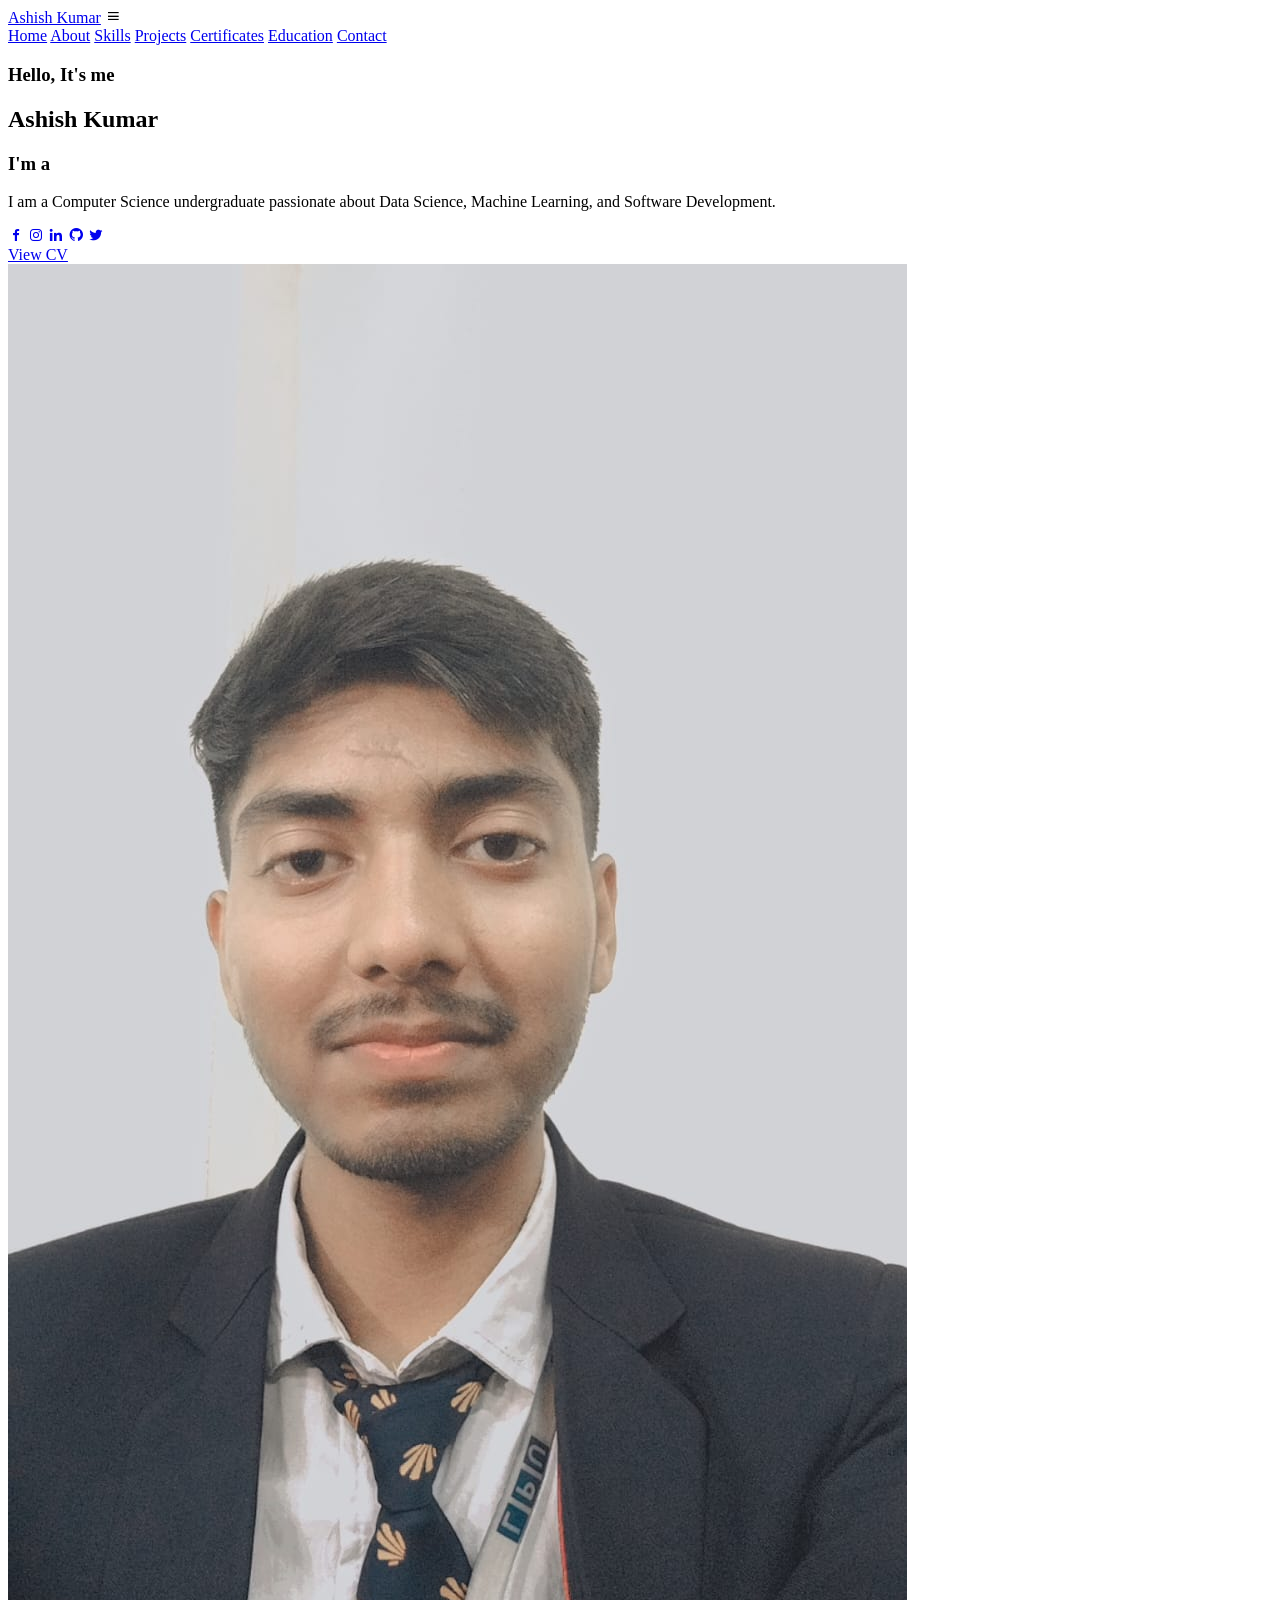
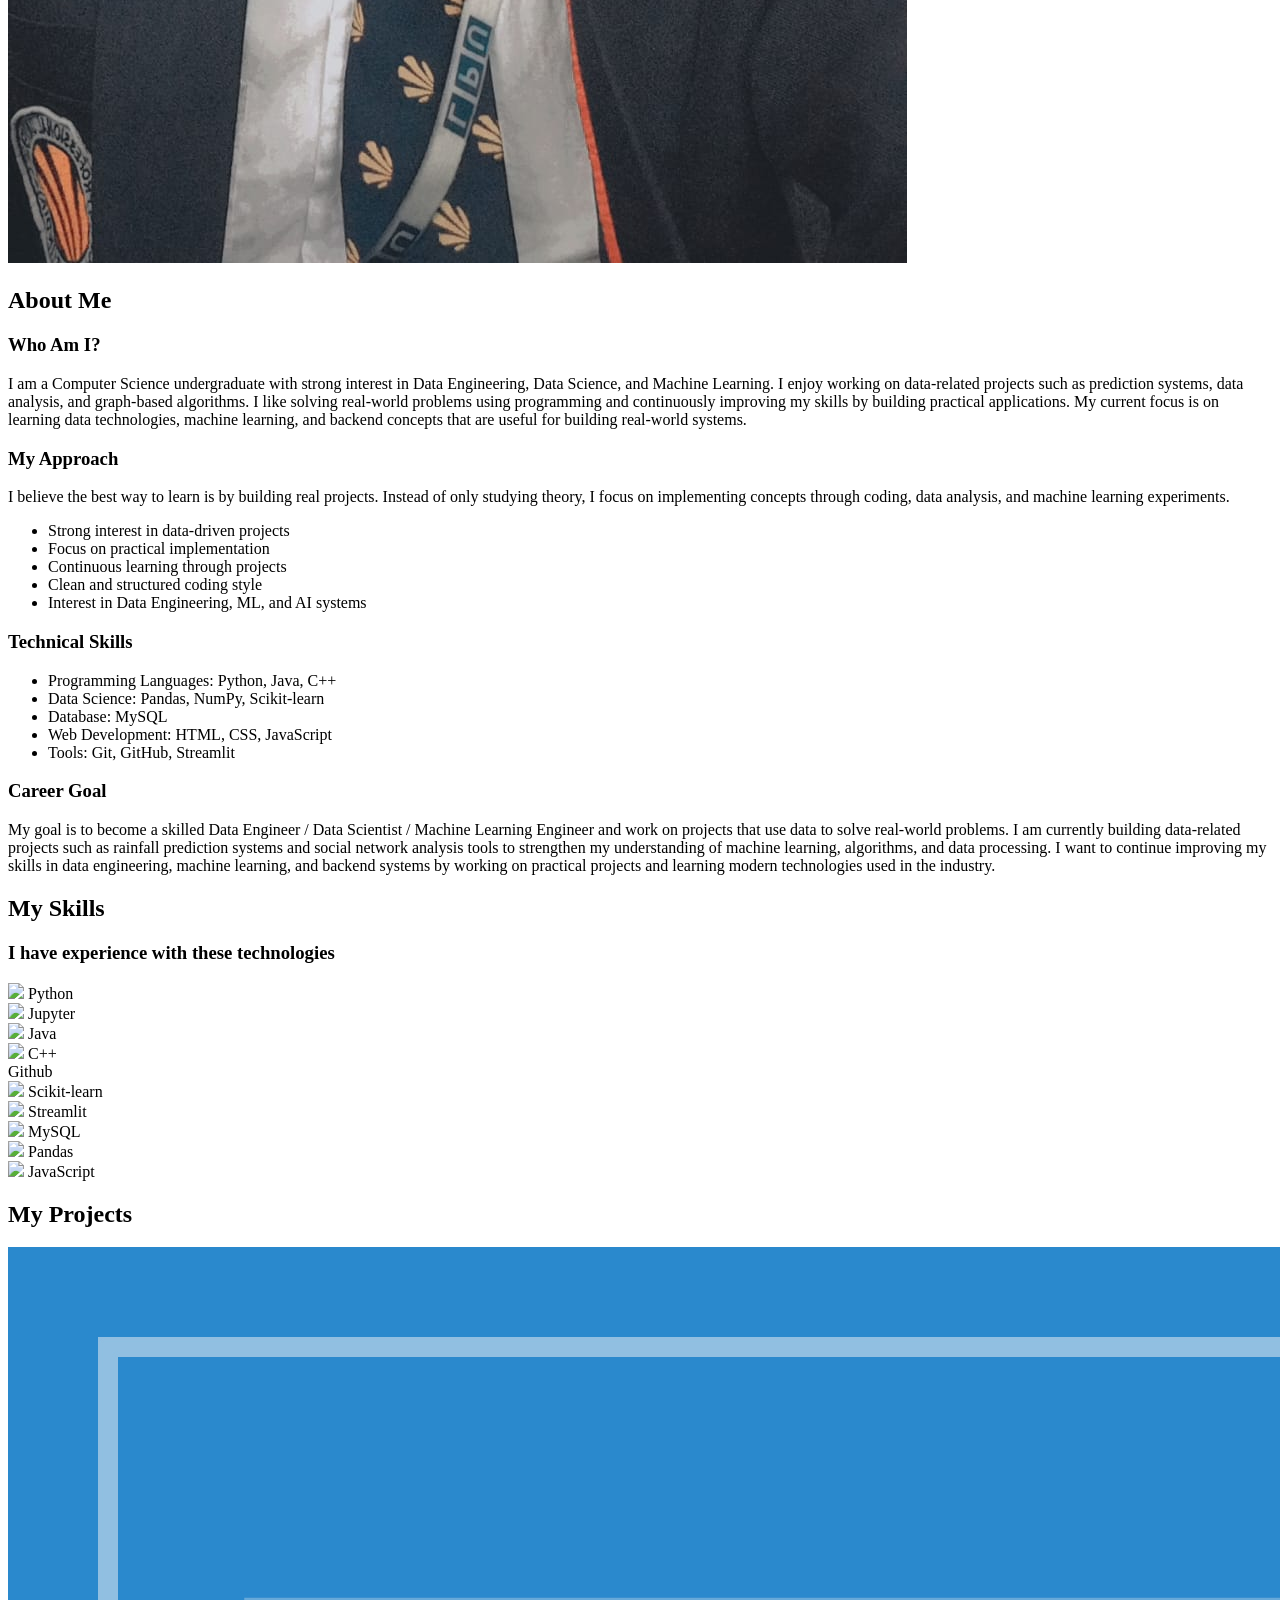
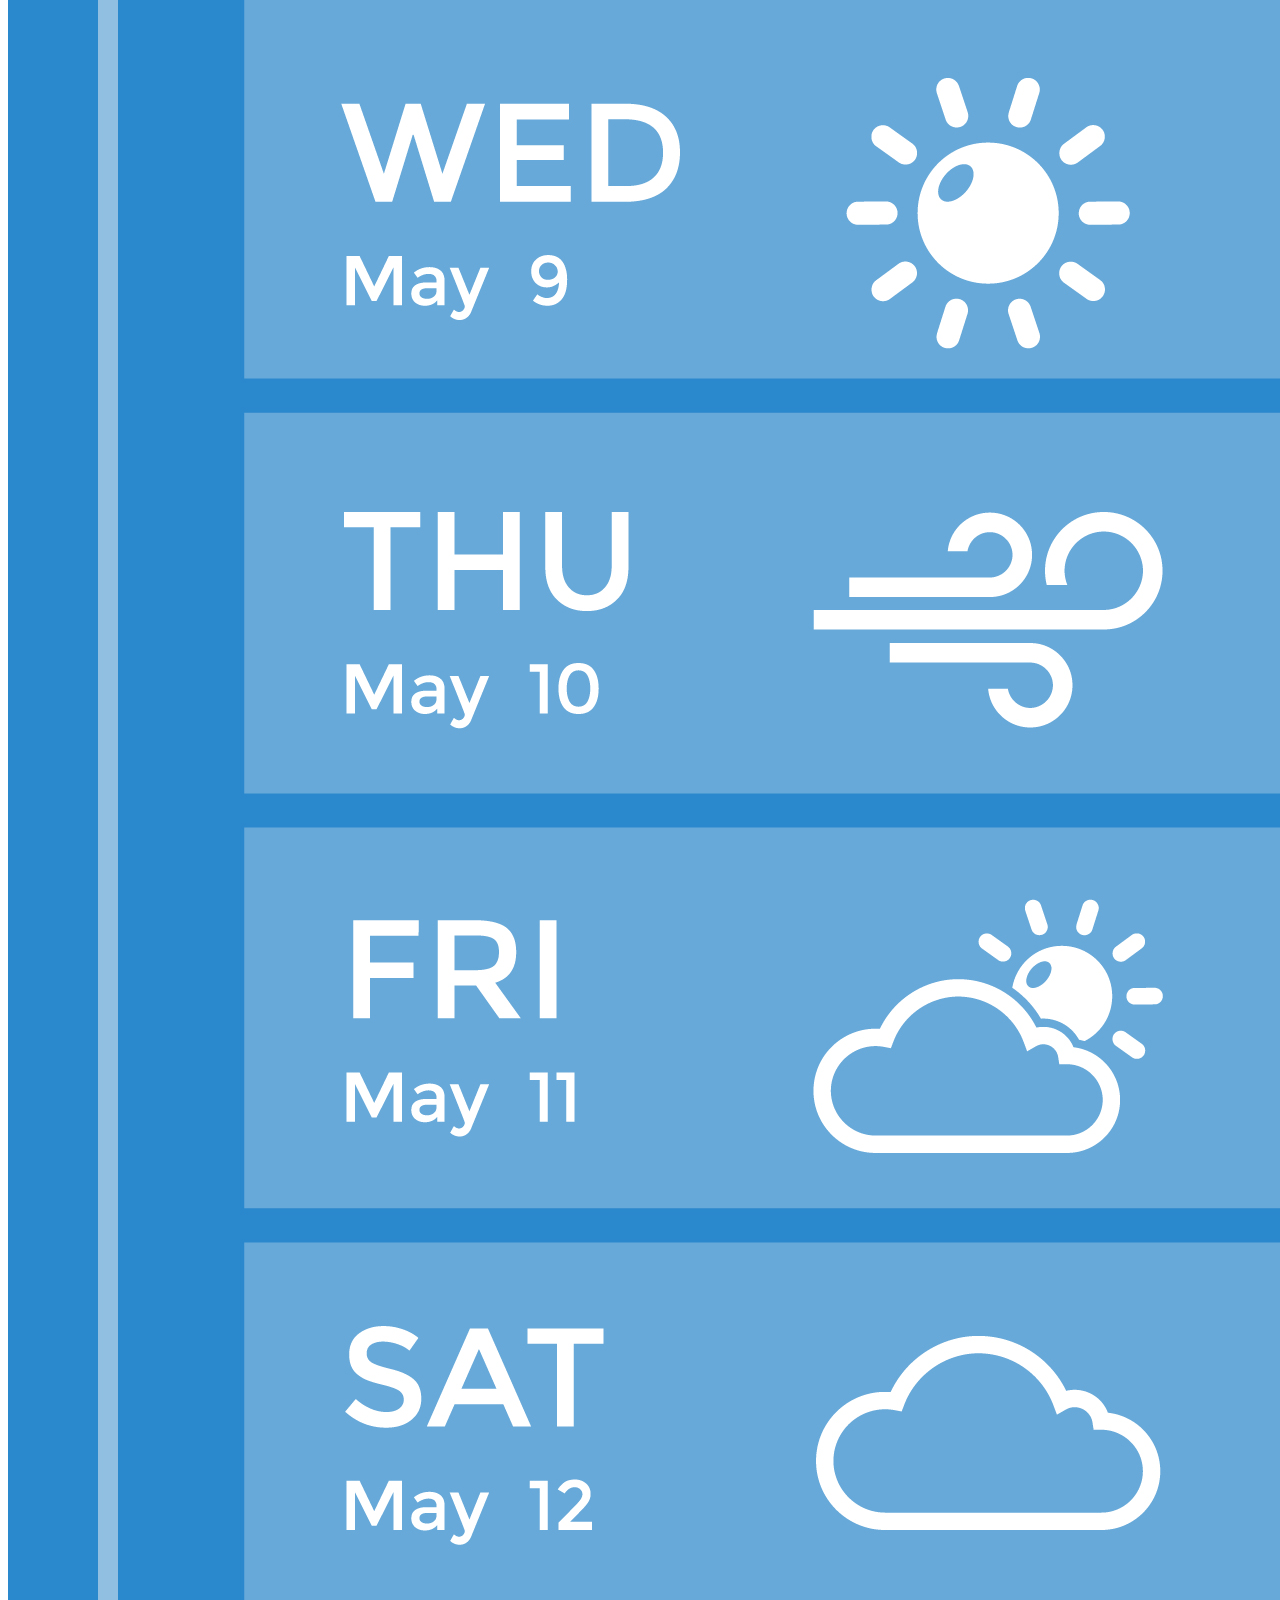
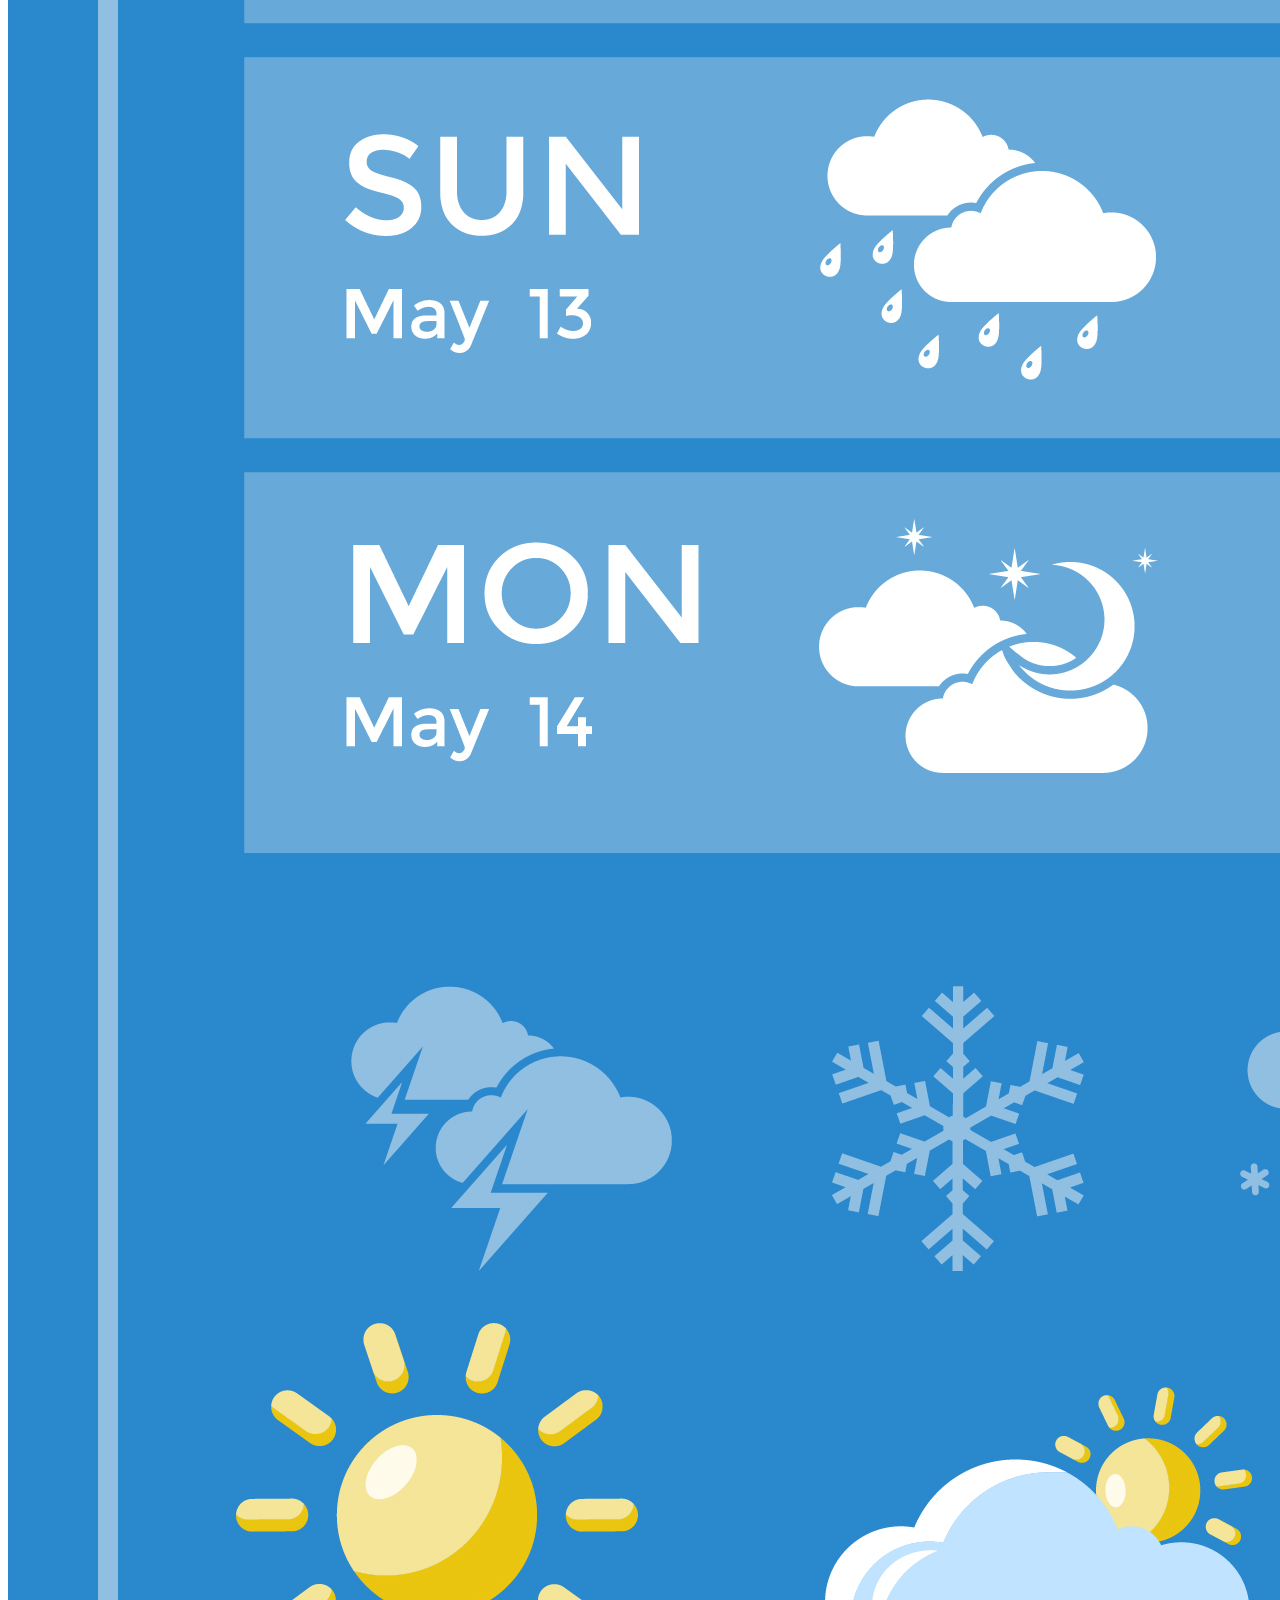
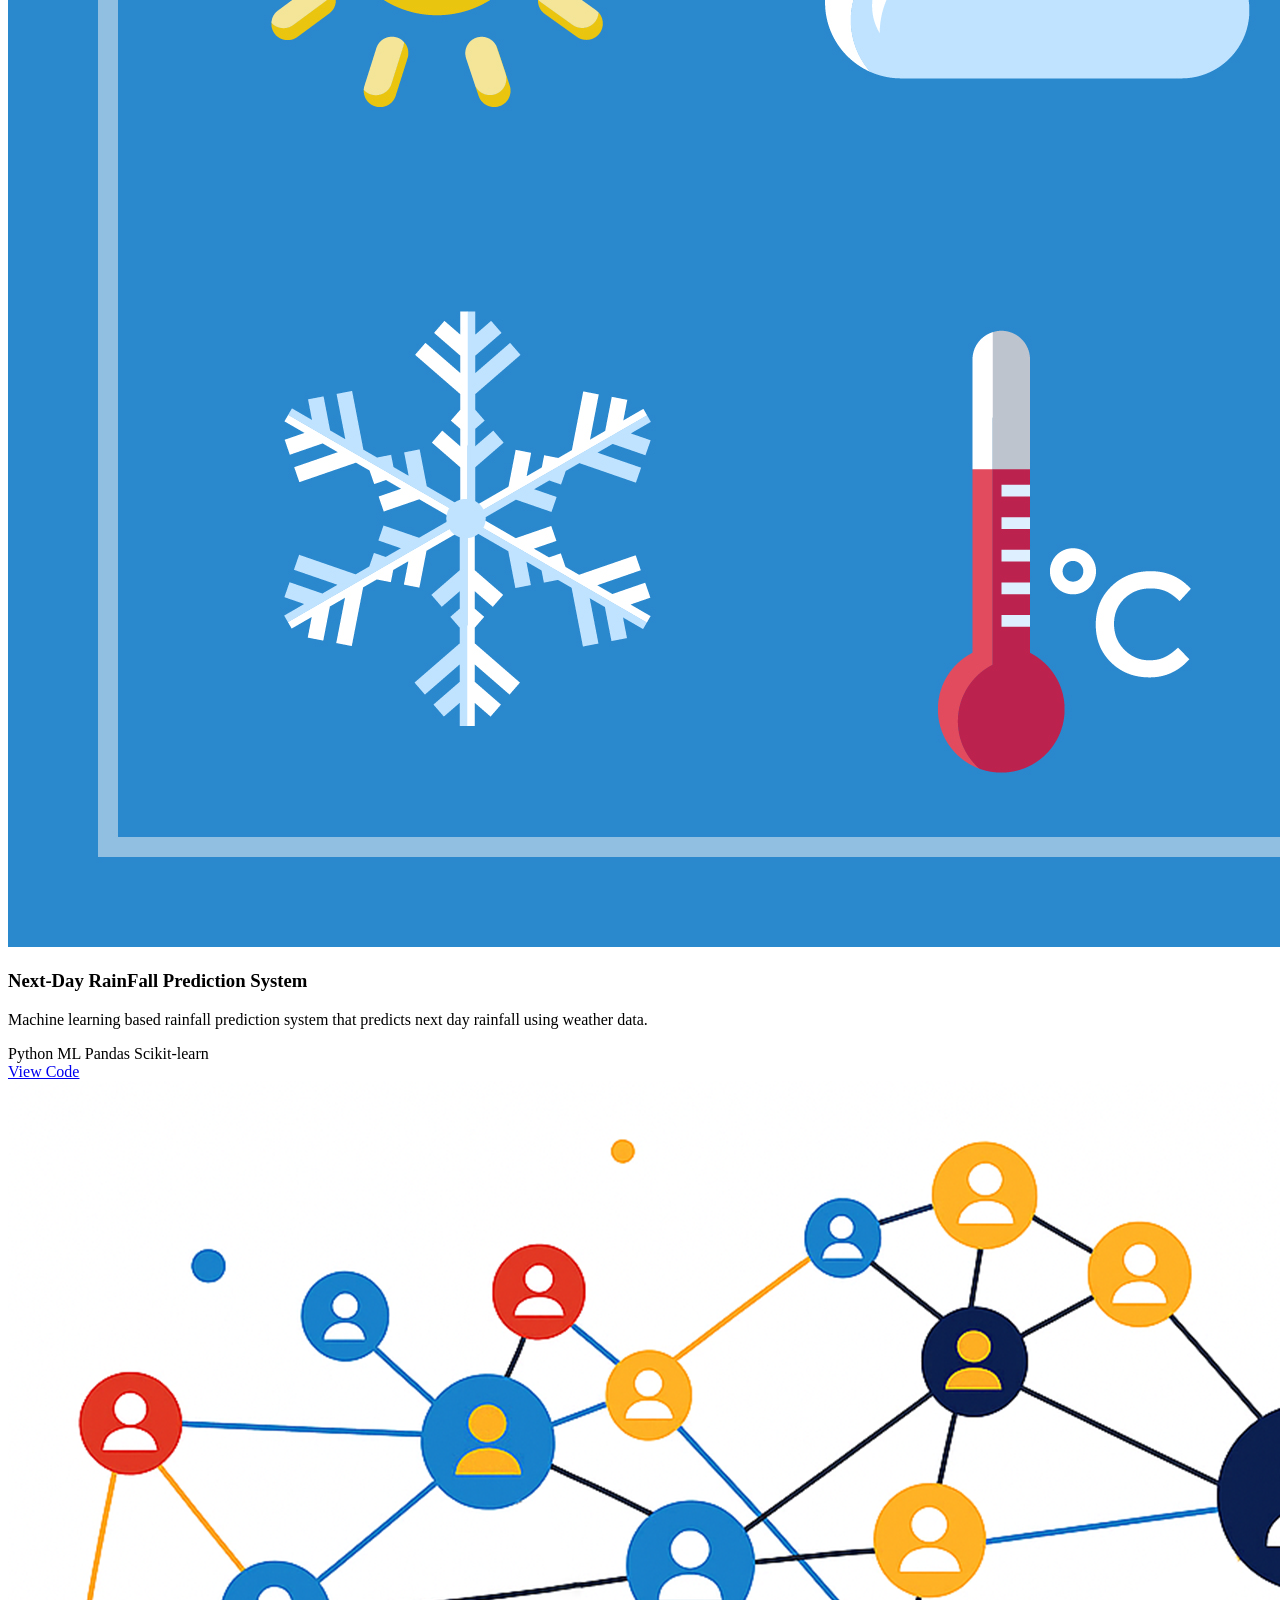
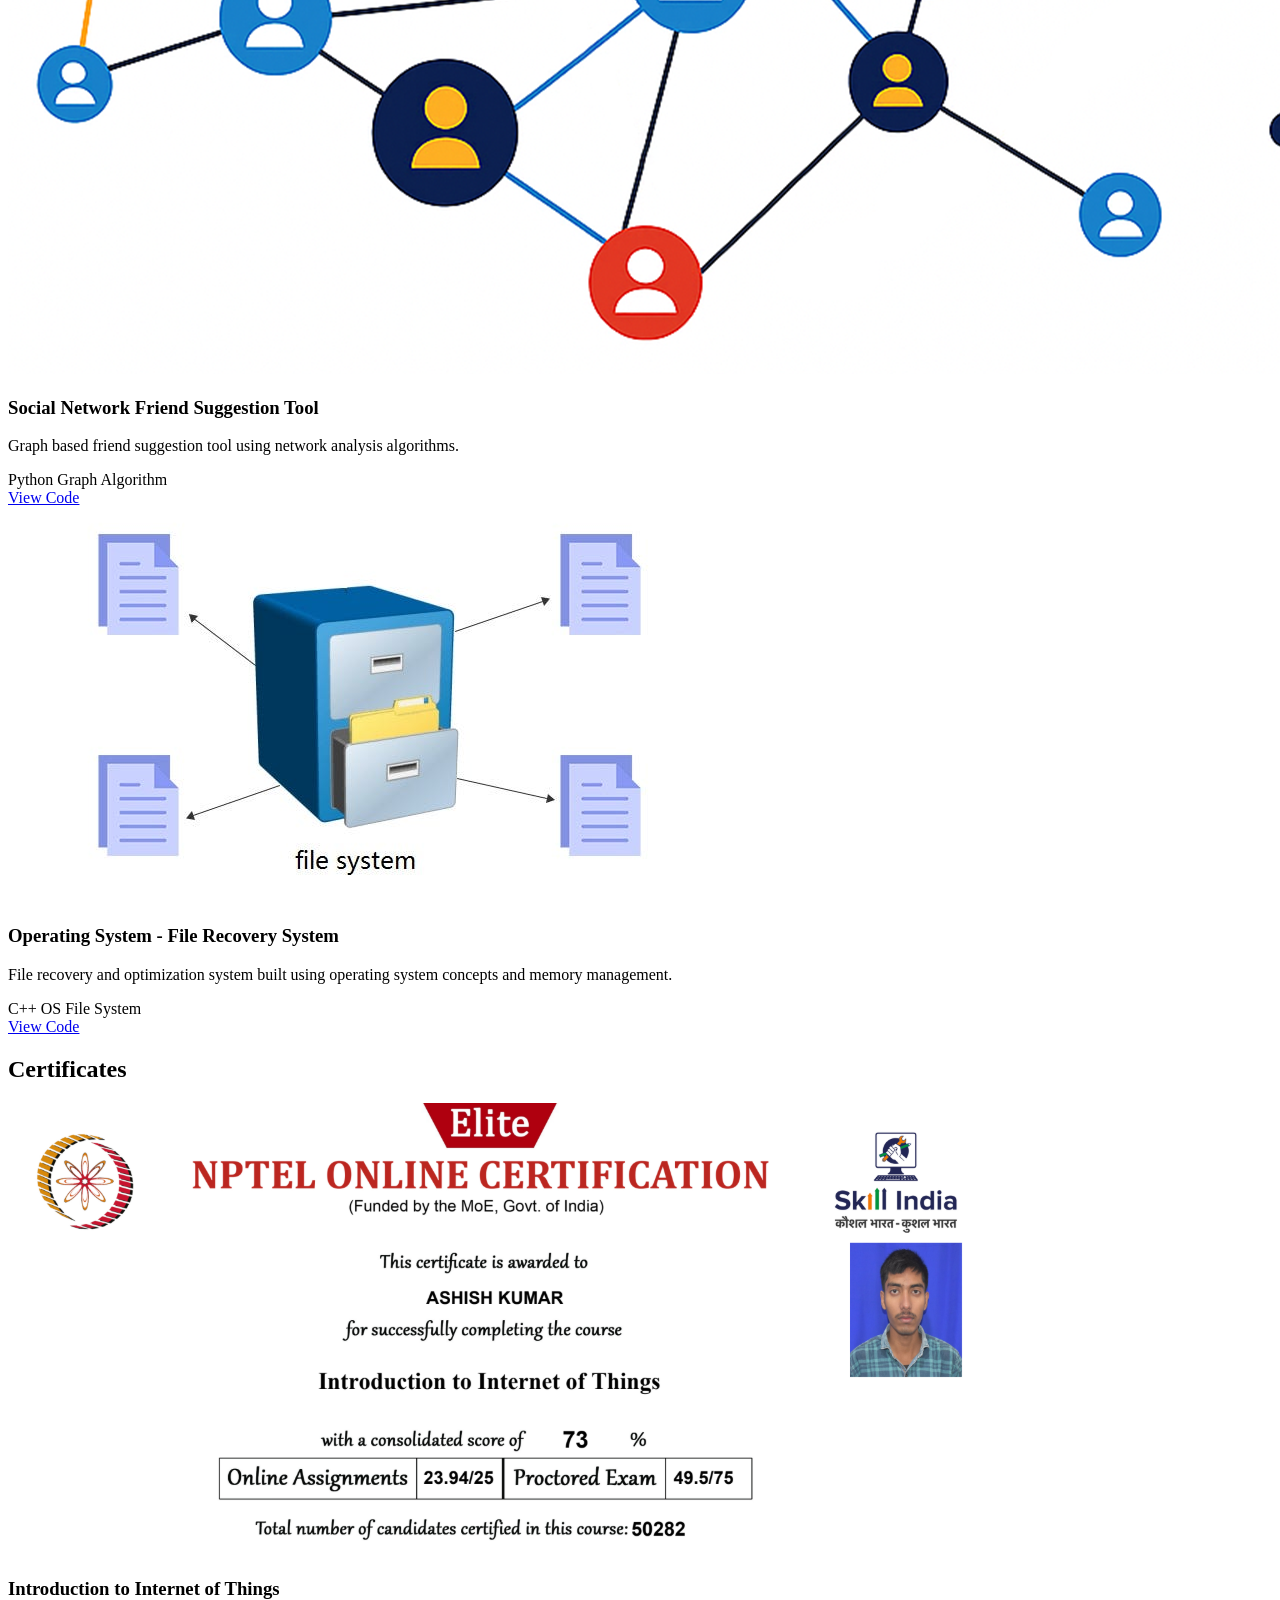
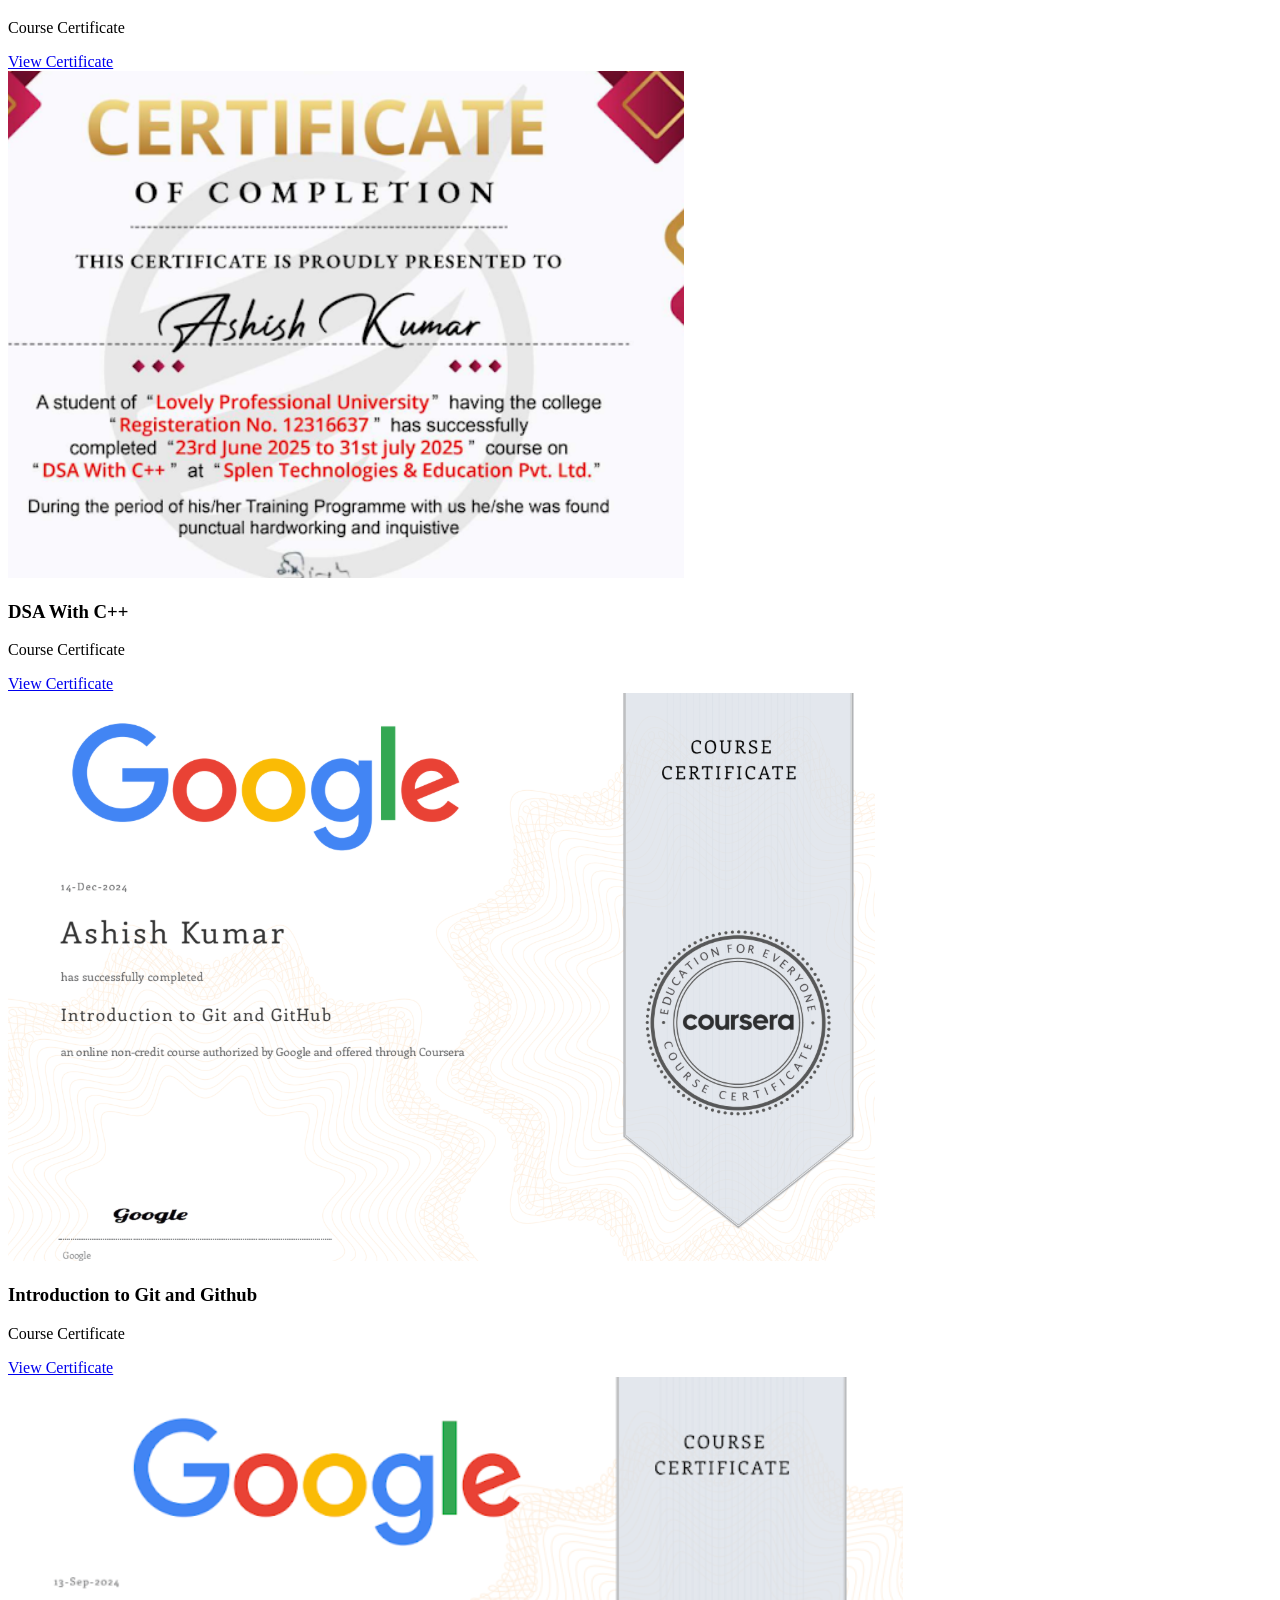
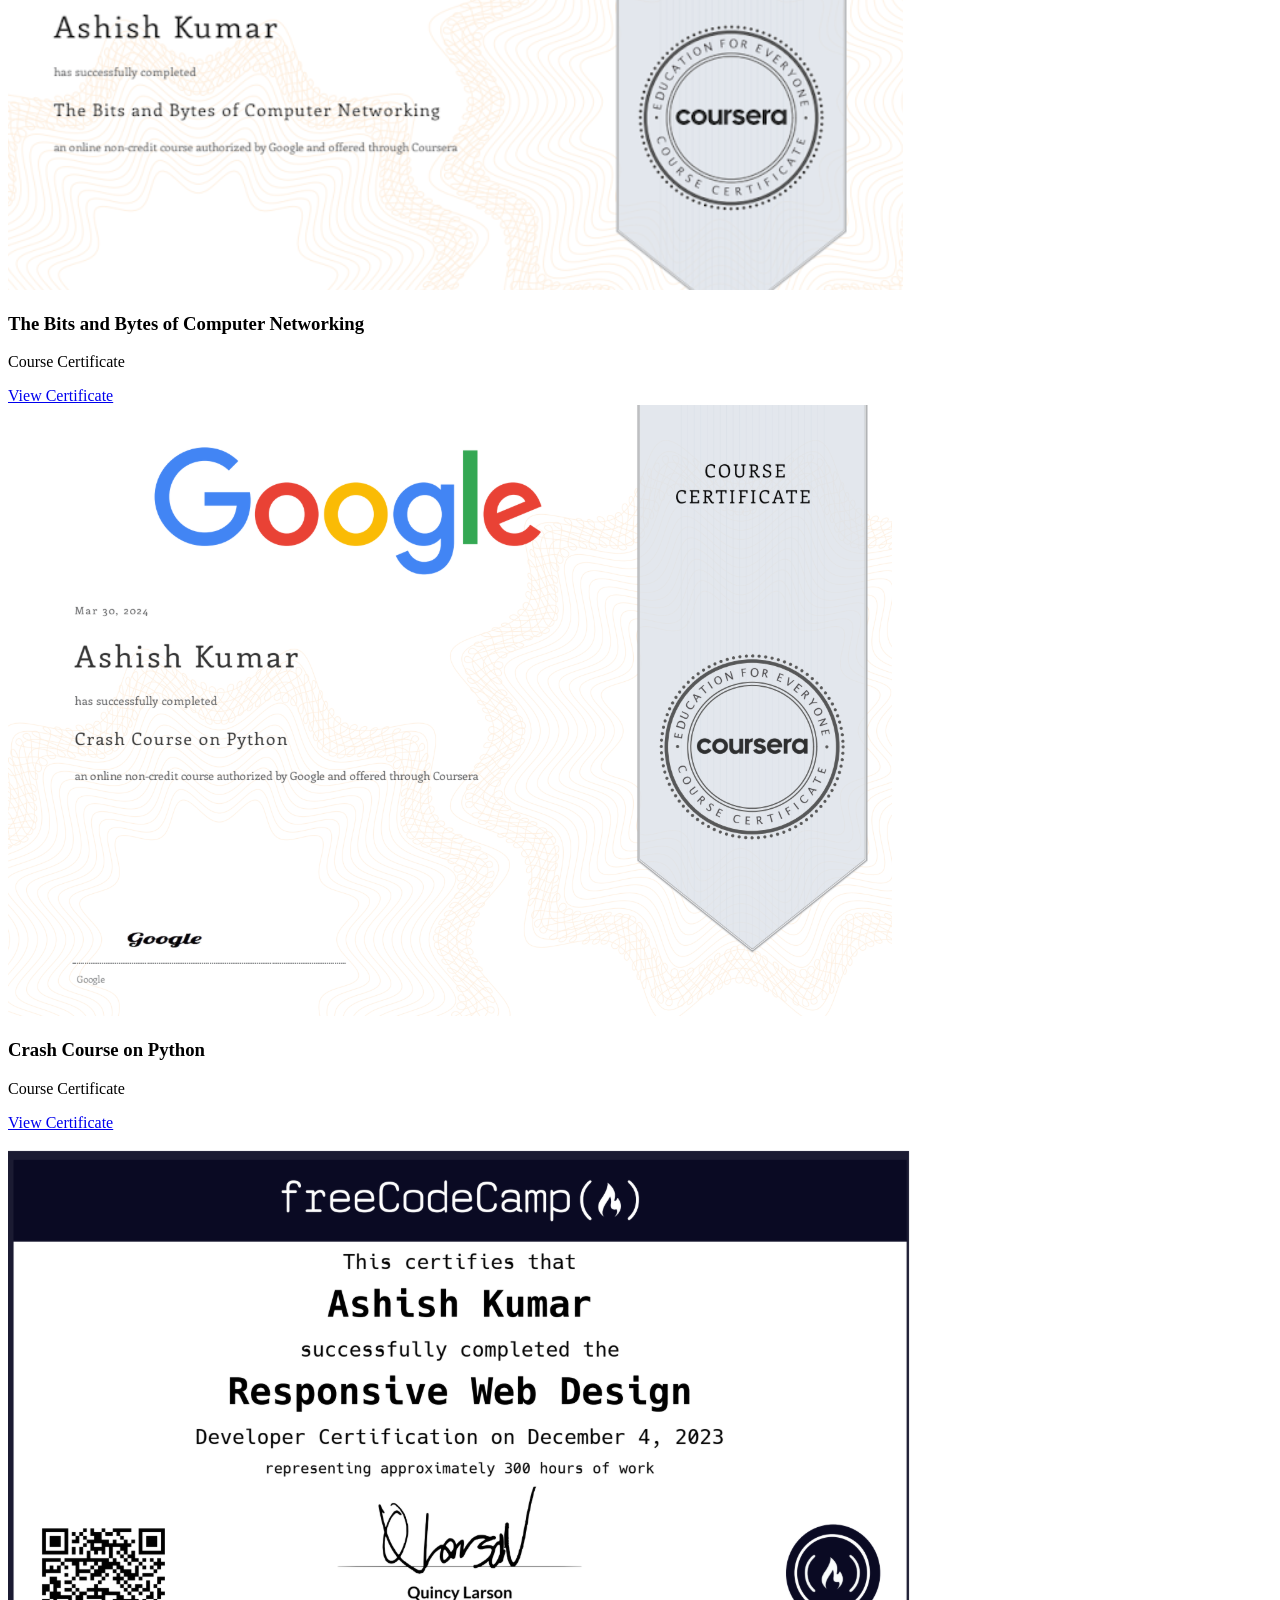
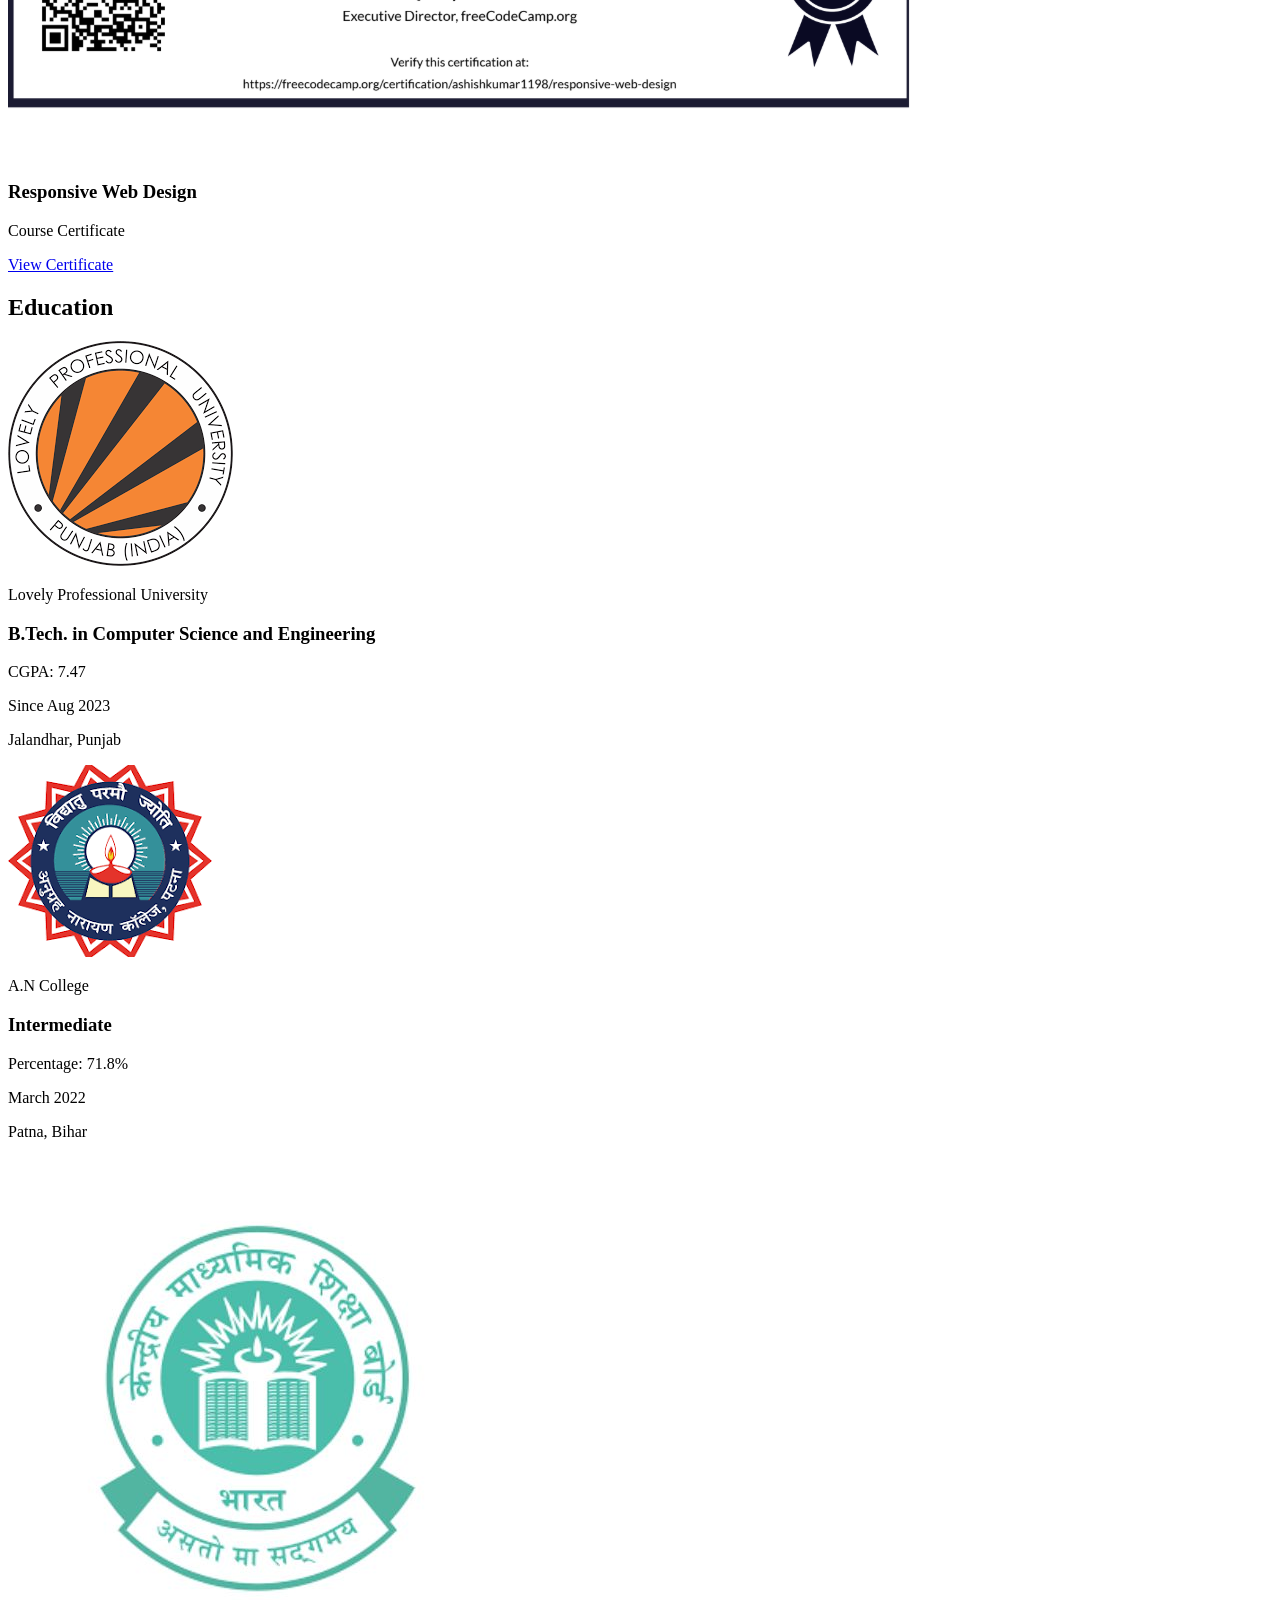
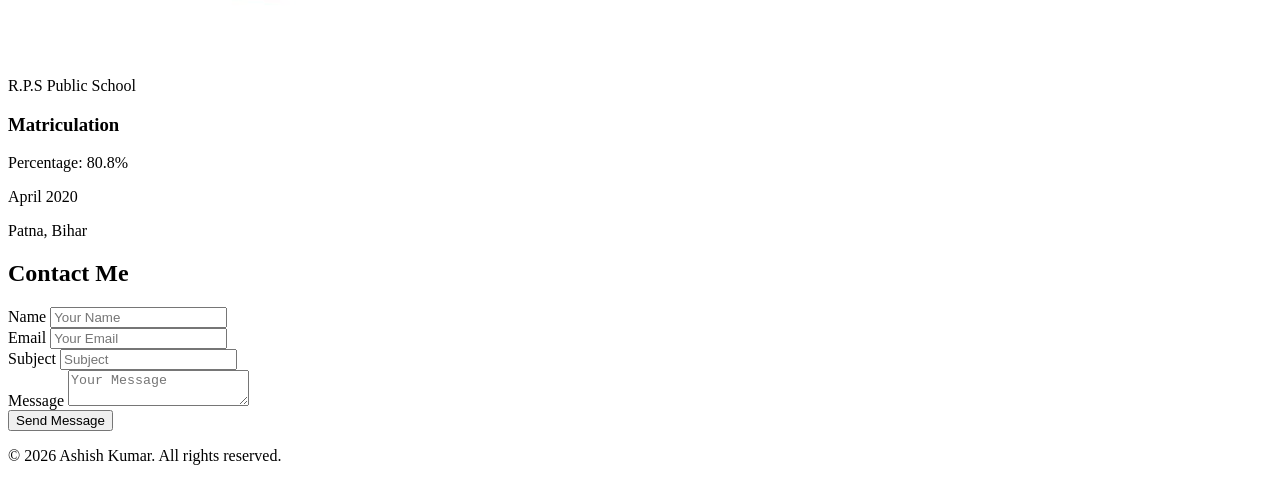
==== index.html @ db18f3e0 "Update and rename index3.html to index.html" ====
<!DOCTYPE html>
<html lang="en">

<head>
    <meta charset="UTF-8">
    <meta name="viewport" content="width=device-width, initial-scale=1.0">
    <title>Responsive Portfolio Website | Ashish Kumar</title>
    <link href='https://unpkg.com/boxicons@2.1.4/css/boxicons.min.css' rel='stylesheet'>
    <script src="https://unpkg.com/scrollreveal"></script>

    <link rel="stylesheet" type='text/css' href="https://cdn.jsdelivr.net/gh/devicons/devicon@latest/devicon.min.css" />
    <script src="https://cdn.jsdelivr.net/npm/typed.js@2.0.12"></script>
    <link rel="Stylesheet" href="CSS\styles.css">
</head>

<body>
    <header class="header">
        <a href="index3.html" class="logo">Ashish Kumar</a>
        <i class='bx bx-menu' id="menu-icon"></i>
        <nav class="navbar">
            <a href="#home" class="active">Home</a>
            <a href="#about">About</a>
            <a href="#skills">Skills</a>
            <a href="#projects">Projects</a>
            <a href="#certificates">Certificates</a>
            <a href="#education">Education</a>
            <a href="#contact">Contact</a>
        </nav>
    </header>

    <!-- home section  -->

    <section class="home" id="home">

        <div class="home-content">
            <h3><span>Hello</span>, It's me</h3>
            <h1><span>Ashish Kumar</span></h1>
            <h3>I'm a <span class="multiple-text"></span></h3>
            <p>I am a Computer Science undergraduate passionate about
                Data Science, Machine Learning, and Software Development.</p>
            <div class="social-media">
                <a href="https://www.facebook.com/profile.php?id=100021985234750"><i class='bx bxl-facebook'></i></a>
                <a href="https://www.instagram.com/silent_ashish.05/"><i class='bx bxl-instagram'></i></a>
                <a href="https://www.linkedin.com/in/ashish05kumar"><i class='bx bxl-linkedin'></i></a>
                <a href="https://github.com/Ashishkumar1198"><i class='bx bxl-github'></i></a>
                <a href="https://x.com/kumar_ashi63582"><i class='bx bxl-twitter'></i></a>
            </div>
            <a href="assets\cv\Ashish_Kumar_CV.pdf" target="_blank" class="btn">
                View CV
            </a>
        </div>
        <div class="home-img">
            <img src="WhatsApp Image 2026-03-18 at 7.06.21 PM.jpeg" alt="Portfolio Profile">

        </div>

    </section>

    <!-- about  section -->

    <section id="about" class="about">
        <div class="container">
            <h2 class="section-title">About Me</h2>
            <div class="about-content">
                <!-- TEXT -->
                <div class="about-text">


                    <div class="about-card">

                        <h3>Who Am I?</h3>

                        <p>
                            I am a Computer Science undergraduate with strong interest in
                            Data Engineering, Data Science, and Machine Learning.

                            I enjoy working on data-related projects such as prediction systems,
                            data analysis, and graph-based algorithms. I like solving real-world
                            problems using programming and continuously improving my skills by
                            building practical applications.

                            My current focus is on learning data technologies, machine learning,
                            and backend concepts that are useful for building real-world systems.
                        </p>

                    </div>



                    <div class="about-card">

                        <h3>My Approach</h3>

                        <p>
                            I believe the best way to learn is by building real projects.
                            Instead of only studying theory, I focus on implementing concepts
                            through coding, data analysis, and machine learning experiments.
                        </p>

                        <ul>
                            <li>Strong interest in data-driven projects</li>
                            <li>Focus on practical implementation</li>
                            <li>Continuous learning through projects</li>
                            <li>Clean and structured coding style</li>
                            <li>Interest in Data Engineering, ML, and AI systems</li>
                        </ul>

                    </div>



                    <div class="about-card">

                        <h3>Technical Skills</h3>

                        <ul>
                            <li>Programming Languages: Python, Java, C++</li>
                            <li>Data Science: Pandas, NumPy, Scikit-learn</li>
                            <li>Database: MySQL</li>
                            <li>Web Development: HTML, CSS, JavaScript</li>
                            <li>Tools: Git, GitHub, Streamlit</li>
                        </ul>

                    </div>



                    <div class="about-card">

                        <h3>Career Goal</h3>

                        <p>
                            My goal is to become a skilled Data Engineer / Data Scientist /
                            Machine Learning Engineer and work on projects that use data to
                            solve real-world problems.

                            I am currently building data-related projects such as rainfall
                            prediction systems and social network analysis tools to strengthen
                            my understanding of machine learning, algorithms, and data processing.

                            I want to continue improving my skills in data engineering,
                            machine learning, and backend systems by working on practical
                            projects and learning modern technologies used in the industry.
                        </p>

                    </div>


                </div>
            </div>
        </div>

    </section>


    <!-- skill section  -->

    <section id="skills" class="skills">

        <div class="container">

            <h2 class="section-title">My Skills</h2>
            <h3>I have experience with these technologies</h3>


            <div class="skills-grid">


                <div class="skill-item">
                    <img src="https://cdn.jsdelivr.net/gh/devicons/devicon@latest/icons/python/python-original-wordmark.svg"
                        class="skill-icon">
                    <span class="skill-name">Python</span>
                </div>


                <div class="skill-item">
                    <img src="https://cdn.jsdelivr.net/gh/devicons/devicon@latest/icons/jupyter/jupyter-original-wordmark.svg"
                        class="skill-icon">
                    <span class="skill-name">Jupyter</span>
                </div>


                <div class="skill-item">
                    <img src="https://cdn.jsdelivr.net/gh/devicons/devicon@latest/icons/java/java-original-wordmark.svg"
                        class="skill-icon">
                    <span class="skill-name">Java</span>
                </div>


                <div class="skill-item">
                    <img src="https://cdn.jsdelivr.net/gh/devicons/devicon@latest/icons/cplusplus/cplusplus-original.svg"
                        class="skill-icon">
                    <span class="skill-name">C++</span>
                </div>


                <div class="skill-item">
                    <i class="devicon-github-original-wordmark"></i>
                    <span class="skill-name">Github</span>
                </div>


                <div class="skill-item">
                    <img src="https://cdn.jsdelivr.net/gh/devicons/devicon@latest/icons/scikitlearn/scikitlearn-original.svg"
                        class="skill-icon">
                    <span class="skill-name">Scikit-learn</span>
                </div>


                <div class="skill-item">


                    <img src="https://cdn.jsdelivr.net/gh/devicons/devicon@latest/icons/streamlit/streamlit-plain-wordmark.svg"
                        class="skill-icon">


                    <span class="skill-name">Streamlit</span>
                </div>


                <div class="skill-item">
                    <img src="https://cdn.jsdelivr.net/gh/devicons/devicon@latest/icons/mysql/mysql-original-wordmark.svg"
                        class="skill-icon">
                    <span class="skill-name">MySQL</span>
                </div>


                <div class="skill-item">
                    <img src="https://cdn.jsdelivr.net/gh/devicons/devicon@latest/icons/pandas/pandas-original-wordmark.svg"
                        class="skill-icon">
                    <span class="skill-name">Pandas</span>
                </div>


                <div class="skill-item">
                    <img src="https://cdn.jsdelivr.net/gh/devicons/devicon@latest/icons/javascript/javascript-original.svg"
                        class="skill-icon">
                    <span class="skill-name">JavaScript</span>
                </div>


            </div>

        </div>

    </section>





    <!-- Projects Section -->

    <section id="projects" class="projects">

        <div class="container">

            <h2 class="section-title">My Projects</h2>

            <div class="projects-grid">


                <!-- Project 1 -->

                <div class="project-item">

                    <div class="project-image">
                        <img src="assets/projects/rainfall.jpg" alt="Rainfall Project">
                    </div>

                    <div class="project-content">

                        <h3>Next-Day RainFall Prediction System</h3>

                        <p>
                            Machine learning based rainfall prediction system
                            that predicts next day rainfall using weather data.
                        </p>

                        <div class="project-tech">

                            <span class="tech-tag">Python</span>
                            <span class="tech-tag">ML</span>
                            <span class="tech-tag">Pandas</span>
                            <span class="tech-tag">Scikit-learn</span>

                        </div>

                        <div class="project-links">

                            <a href="https://github.com/Ashishkumar1198/Next-Day_Rain_Prediction_Model" target="_blank"
                                class="project-link">

                                View Code

                            </a>

                        </div>

                    </div>

                </div>



                <!-- Project 2 -->

                <div class="project-item">

                    <div class="project-image">
                        <img src="assets/projects/so.png" alt="Social Network">
                    </div>

                    <div class="project-content">

                        <h3>Social Network Friend Suggestion Tool</h3>

                        <p>
                            Graph based friend suggestion tool using
                            network analysis algorithms.
                        </p>

                        <div class="project-tech">

                            <span class="tech-tag">Python</span>
                            <span class="tech-tag">Graph</span>
                            <span class="tech-tag">Algorithm</span>

                        </div>

                        <div class="project-links">

                            <a href="https://github.com/Ashishkumar1198/Social-networking" target="_blank"
                                class="project-link">

                                View Code

                            </a>

                        </div>

                    </div>

                </div>



                <!-- Project 3 -->

                <div class="project-item">

                    <div class="project-image">
                        <img src="assets/projects/file.png" alt="File Recovery">
                    </div>

                    <div class="project-content">

                        <h3>Operating System - File Recovery System</h3>

                        <p>
                            File recovery and optimization system built using
                            operating system concepts and memory management.
                        </p>

                        <div class="project-tech">

                            <span class="tech-tag">C++</span>
                            <span class="tech-tag">OS</span>
                            <span class="tech-tag">File System</span>

                        </div>

                        <div class="project-links">

                            <a href="https://github.com/Ashishkumar1198/File-recovery-system-and-optimization"
                                target="_blank" class="project-link">

                                View Code

                            </a>

                        </div>

                    </div>

                </div>



            </div>

        </div>

    </section>

    <!-- certificate section -->

    <section id="certificates" class="certificates">

        <div class="container">

            <h2 class="section-title">Certificates</h2>

            <div class="certificate-grid">


                <!-- Certificate 1 -->

                <div class="certificate-card">

                    <div class="certificate-image">
                        <img src="assets/certs/iot.png" alt="certificate">
                    </div>
                    <div class="certificate-content">
                        <h3>Introduction to Internet of Things</h3>

                        <p>Course Certificate</p>

                        <a href="https://drive.google.com/file/d/11TbbeWEvbHYk8fWu7cZqJt-T_3MXa-Z2/view?usp=sharing"
                            target="_blank" class="certificate-link">

                            View Certificate

                        </a>
                    </div>
                </div>



                <!-- Certificate 2 -->

                <div class="certificate-card">

                    <div class="certificate-image">
                        <img src="assets/certs/dsa.png" alt="certificate">
                    </div>
                    <div class="certificate-content">
                        <h3>DSA With C++</h3>

                        <p>Course Certificate</p>

                        <a href="https://drive.google.com/file/d/1qbyqHAIEuo_UJmgX6s8bdWy6So2mslNJ/view?usp=sharing"
                            target="_blank" class="certificate-link">

                            View Certificate

                        </a>
                    </div>
                </div>



                <!-- Certificate 3 -->

                <div class="certificate-card">

                    <div class="certificate-image">
                        <img src="assets/certs/git.png" alt="certificate">
                    </div>
                    <div class="certificate-content">
                        <h3>Introduction to Git and Github</h3>

                        <p>Course Certificate</p>

                        <a href="https://drive.google.com/file/d/12bTeZ7VjkJ2AaO08ErO5Rq3crrBRXDwT/view?usp=sharing"
                            target="_blank" class="certificate-link">

                            View Certificate

                        </a>
                    </div>
                </div>



                <!-- Certificate 4 -->

                <div class="certificate-card">

                    <div class="certificate-image">
                        <img src="assets/certs/net.png" alt="certificate">
                    </div>
                    <div class="certificate-content">
                        <h3>The Bits and Bytes of Computer Networking</h3>

                        <p>Course Certificate</p>

                        <a href="https://drive.google.com/file/d/1vt1Ri9Rt8Qx0ZGDQ32jXxe6Rf93N3sJZ/view?usp=sharing"
                            target="_blank" class="certificate-link">

                            View Certificate

                        </a>
                    </div>
                </div>



                <!-- Certificate 5 -->

                <div class="certificate-card">

                    <div class="certificate-image">
                        <img src="assets/certs/python.png" alt="certificate">
                    </div>
                    <div class="certificate-content">
                        <h3>Crash Course on Python</h3>

                        <p>Course Certificate</p>

                        <a href="https://drive.google.com/file/d/1GV-ad17QLTgNry0siq7fTyCu40yJKc_O/view?usp=sharing"
                            target="_blank" class="certificate-link">

                            View Certificate

                        </a>
                    </div>
                </div>



                <!-- Certificate 6 -->

                <div class="certificate-card">

                    <div class="certificate-image">
                        <img src="assets/certs/free.png" alt="certificate">
                    </div>
                    <div class="certificate-content">
                        <h3>Responsive Web Design</h3>

                        <p>Course Certificate</p>

                        <a href="https://drive.google.com/file/d/1ajCIJwofpfh8KRTWZ9u8kRpb8VbcF3cT/view?usp=sharing"
                            target="_blank" class="certificate-link">

                            View Certificate

                        </a>
                    </div>
                </div>


            </div>

        </div>

    </section>


    <!-- education section -->

    <section id="education" class="education">
        <div class="container">
            <h2 class="section-title">Education</h2>
            <div class="education-list">
                <div class="education-item">
                    <div class="education-image">
                        <img src="assets/education/lpu.jpg" alt="Lovely Professional University" loading="lazy">
                    </div>
                    <div class="education-content">
                        <p class="degree">Lovely Professional University</p>
                        <h3>B.Tech. in Computer Science and Engineering</h3>
                        <p class="score">CGPA: 7.47</p>
                        <p class="duration">Since Aug 2023</p>
                        <p class="location">Jalandhar, Punjab</p>
                    </div>
                </div>
                <div class="education-item">
                    <div class="education-image">
                        <img src="assets/education/an.png" alt="Home Schooling" loading="lazy">
                    </div>
                    <div class="education-content">
                        <p class="degree">A.N College</p>
                        <h3>Intermediate</h3>
                        <p class="score">Percentage: 71.8%</p>
                        <p class="duration">March 2022</p>
                        <p class="location">Patna, Bihar</p>
                    </div>
                </div>
                <div class="education-item">
                    <div class="education-image">
                        <img src="assets/education/cbse.jpg" alt="R.P.S Public School" loading="lazy">
                    </div>
                    <div class="education-content">
                        <p class="degree">R.P.S Public School</p>
                        <h3>Matriculation</h3>
                        <p class="score">Percentage: 80.8%</p>
                        <p class="duration">April 2020</p>
                        <p class="location">Patna, Bihar</p>
                    </div>
                </div>
            </div>
        </div>
    </section>


    <!-- Contact me section -->


    <section id="contact" class="contact">
        <div class="container">


            <h2 class="section-title">Contact Me</h2>
            <div class="contact-content">
                <form id="contact-form" class="contact-form">
                    <div class="form-row">
                        <div class="form-group">
                            <label for="name">
                                Name
                                <input type="text" id="name" name="name" required placeholder="Your Name">
                            </label>
                        </div>
                        <div class="form-group">
                            <label for="email">
                                Email
                                <input type="email" id="email" name="email" required placeholder="Your Email">
                            </label>
                        </div>
                    </div>
                    <div class="form-group">
                        <label for="subject">
                            Subject
                            <input type="text" id="subject" name="subject" required placeholder="Subject">
                        </label>
                    </div>
                    <div class="form-group">
                        <label for="message">
                            Message
                            <textarea id="message" name="message" required placeholder="Your Message"></textarea>
                        </label>
                    </div>
                    
                    <button type="submit" class="submit-btn">
                        <span>Send Message</span>
                    </button>
                </form>
                <p id="form-msg"></p>
            </div>
        </div>
    </section>
    <!-- Footer -->
    <footer class="footer">
        <div class="container">
            <p>&copy; 2026 Ashish Kumar. All rights reserved.</p>
        </div>
    </footer>

    <script src="js/script.js"></script>
</body>

</html>
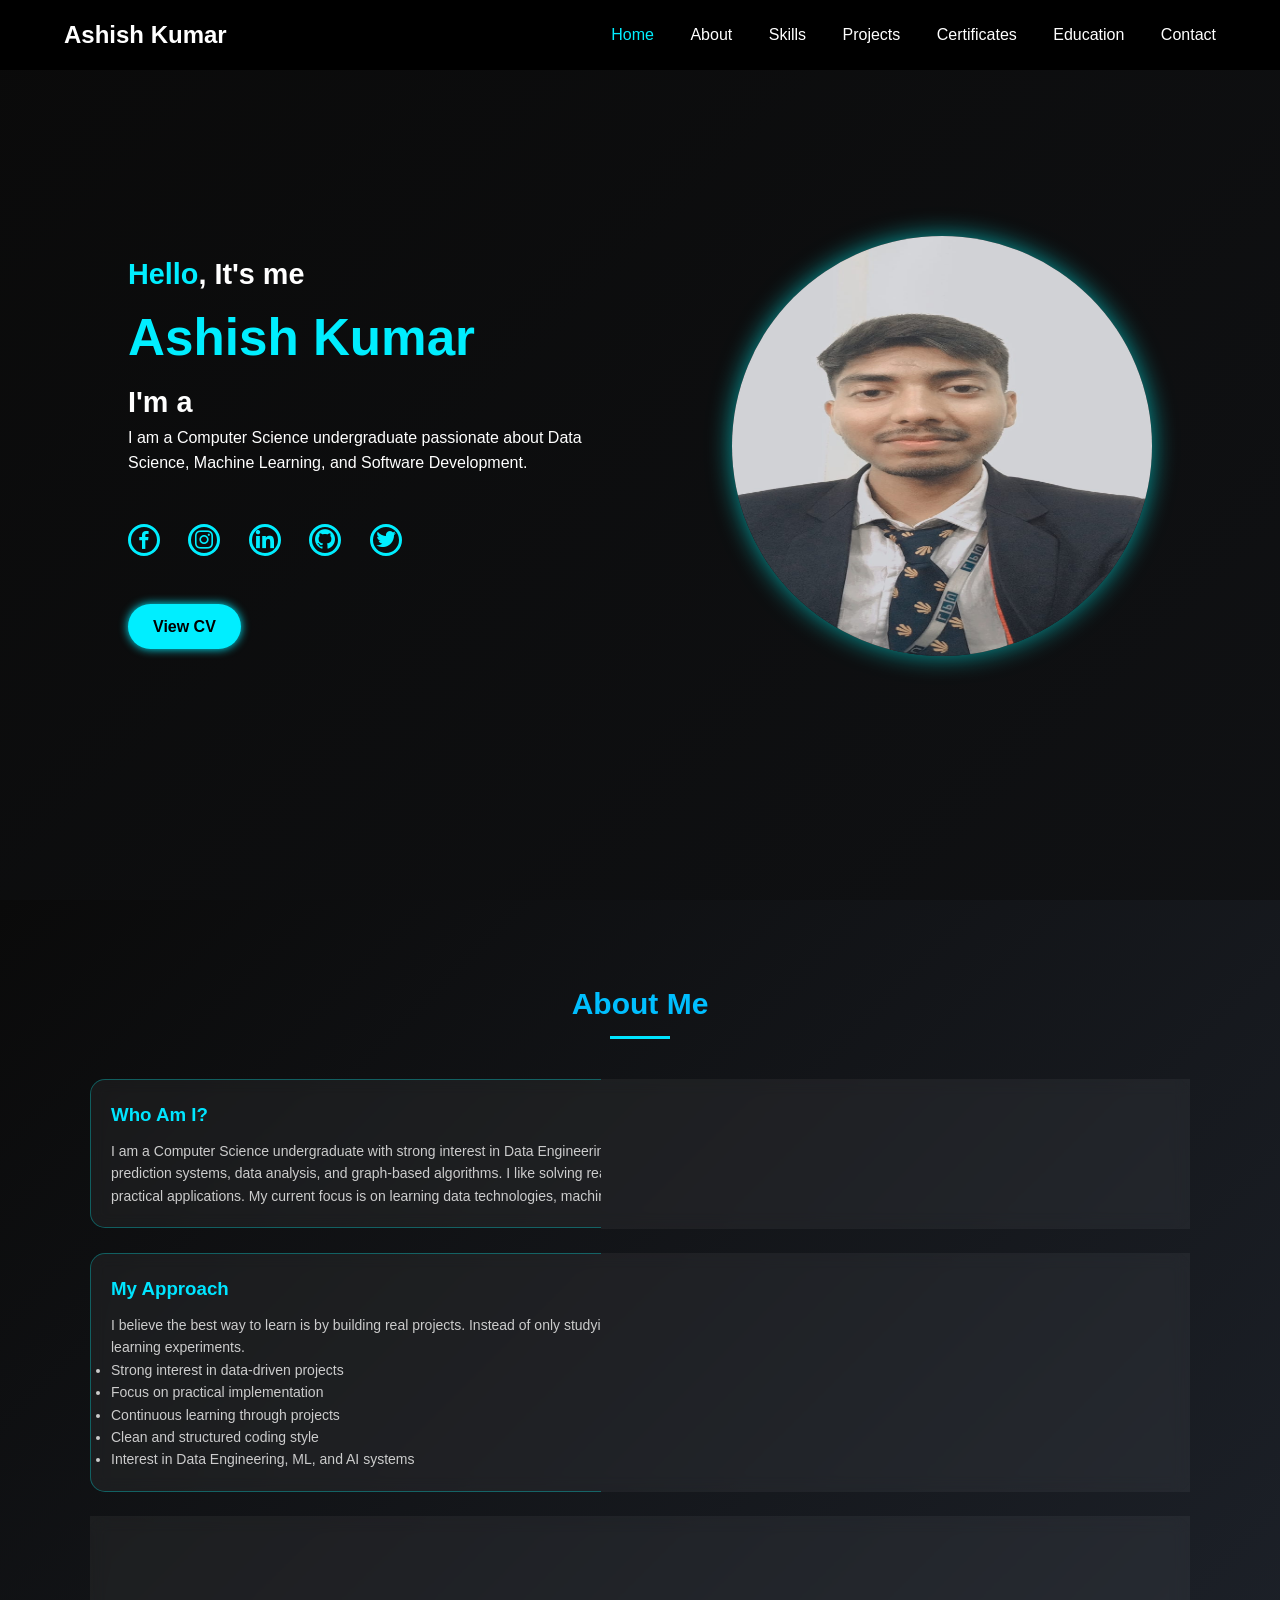
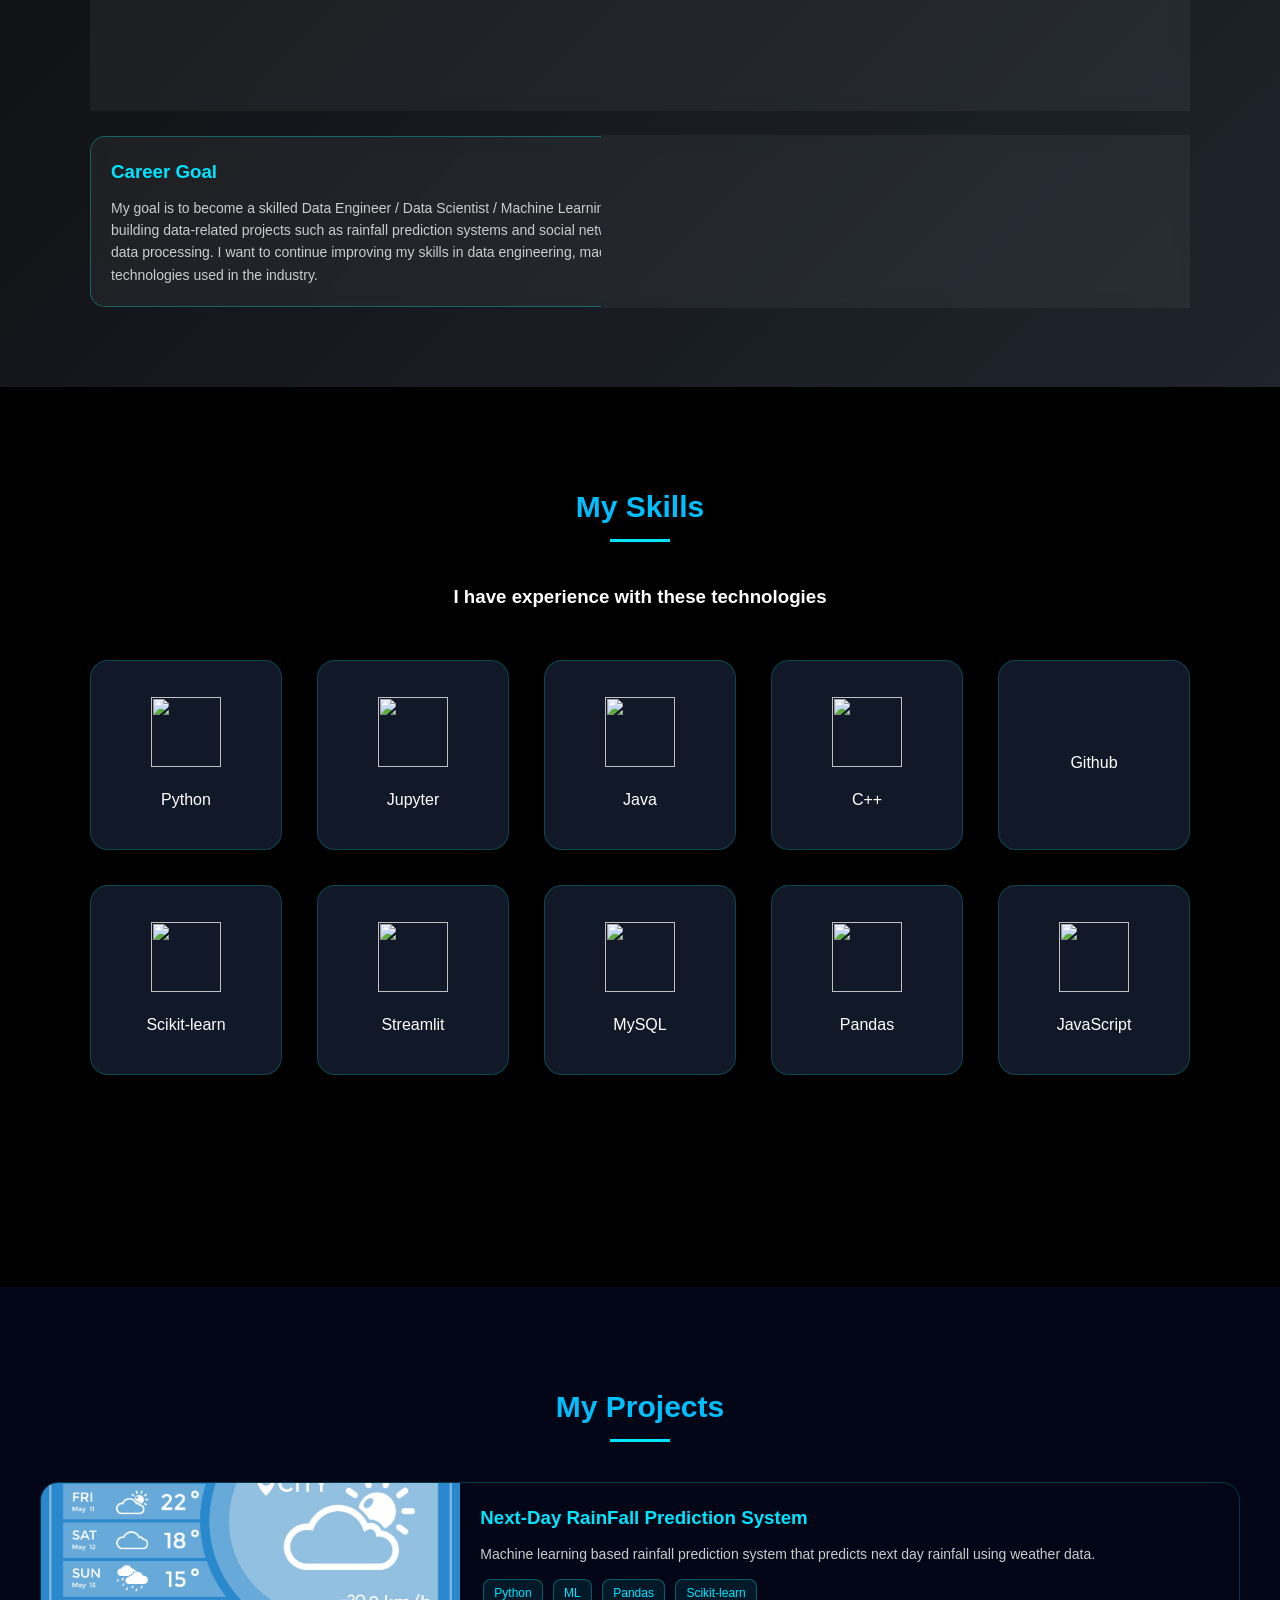
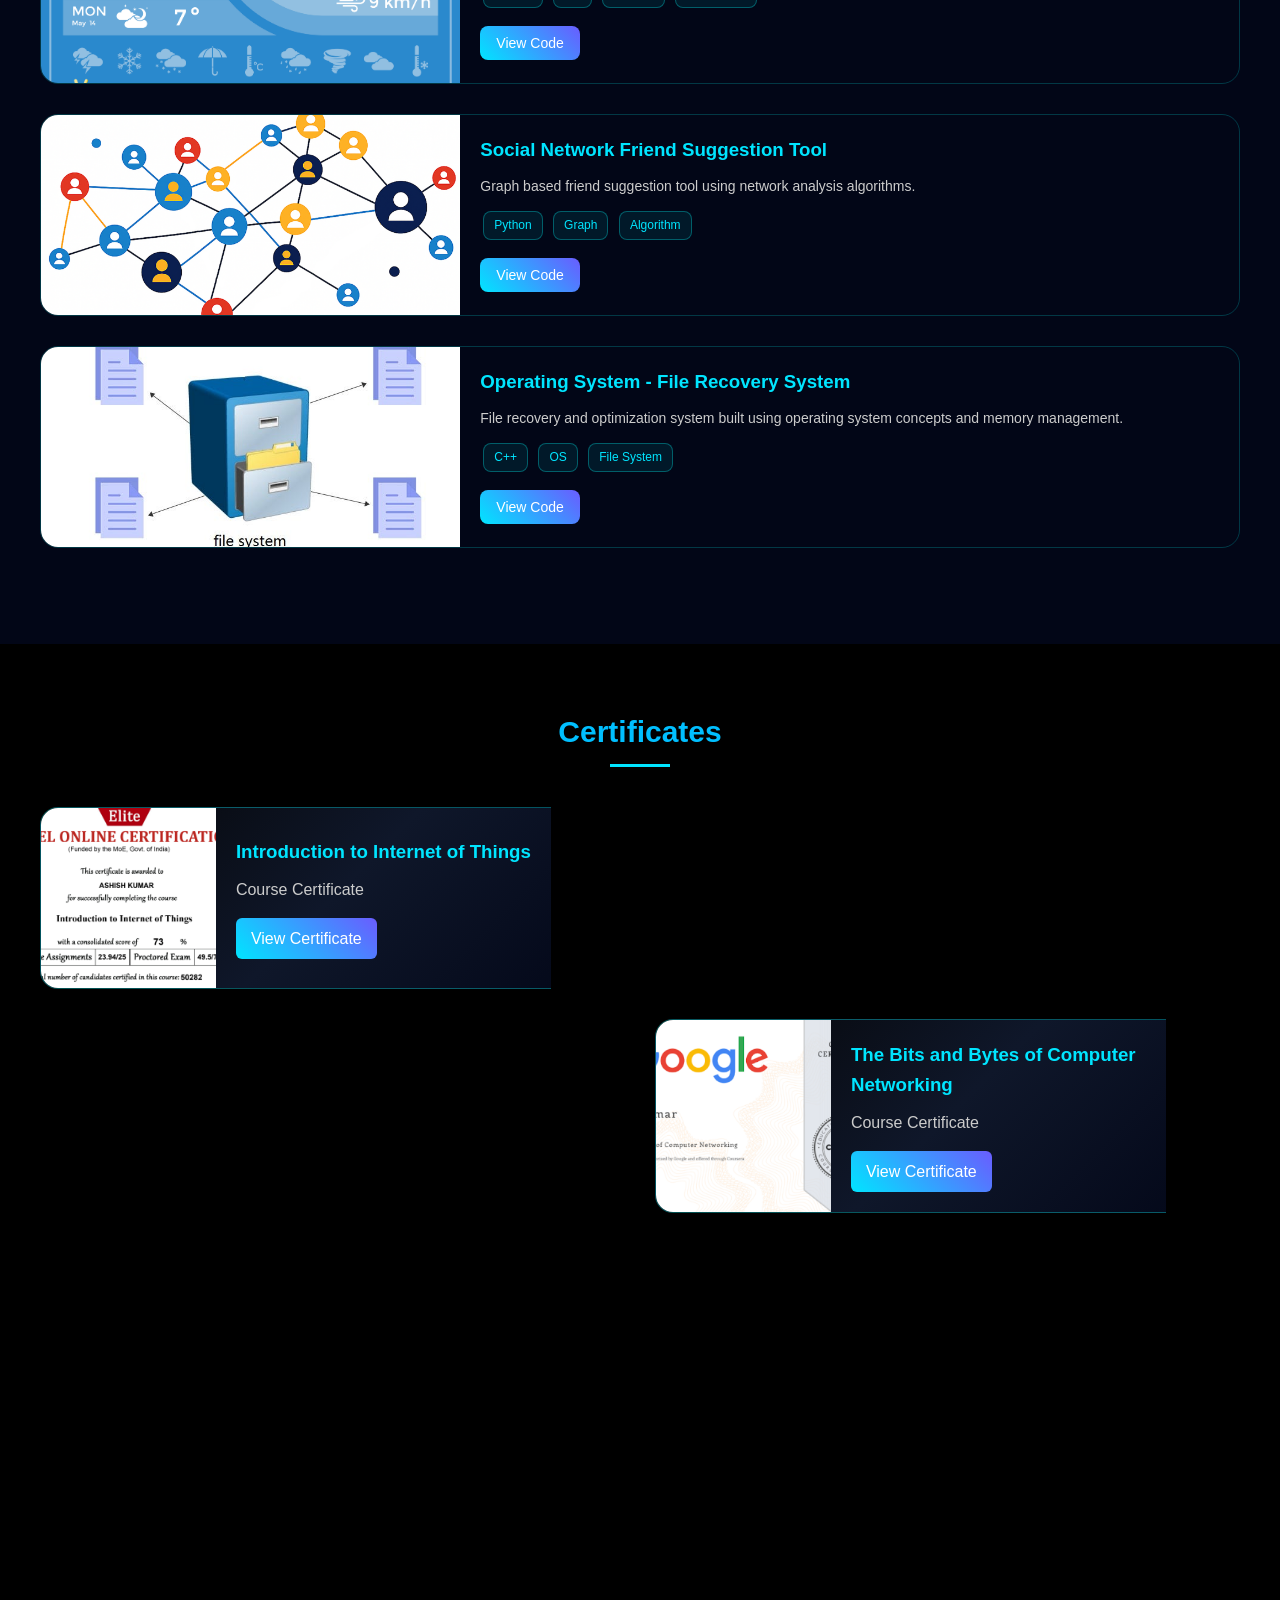
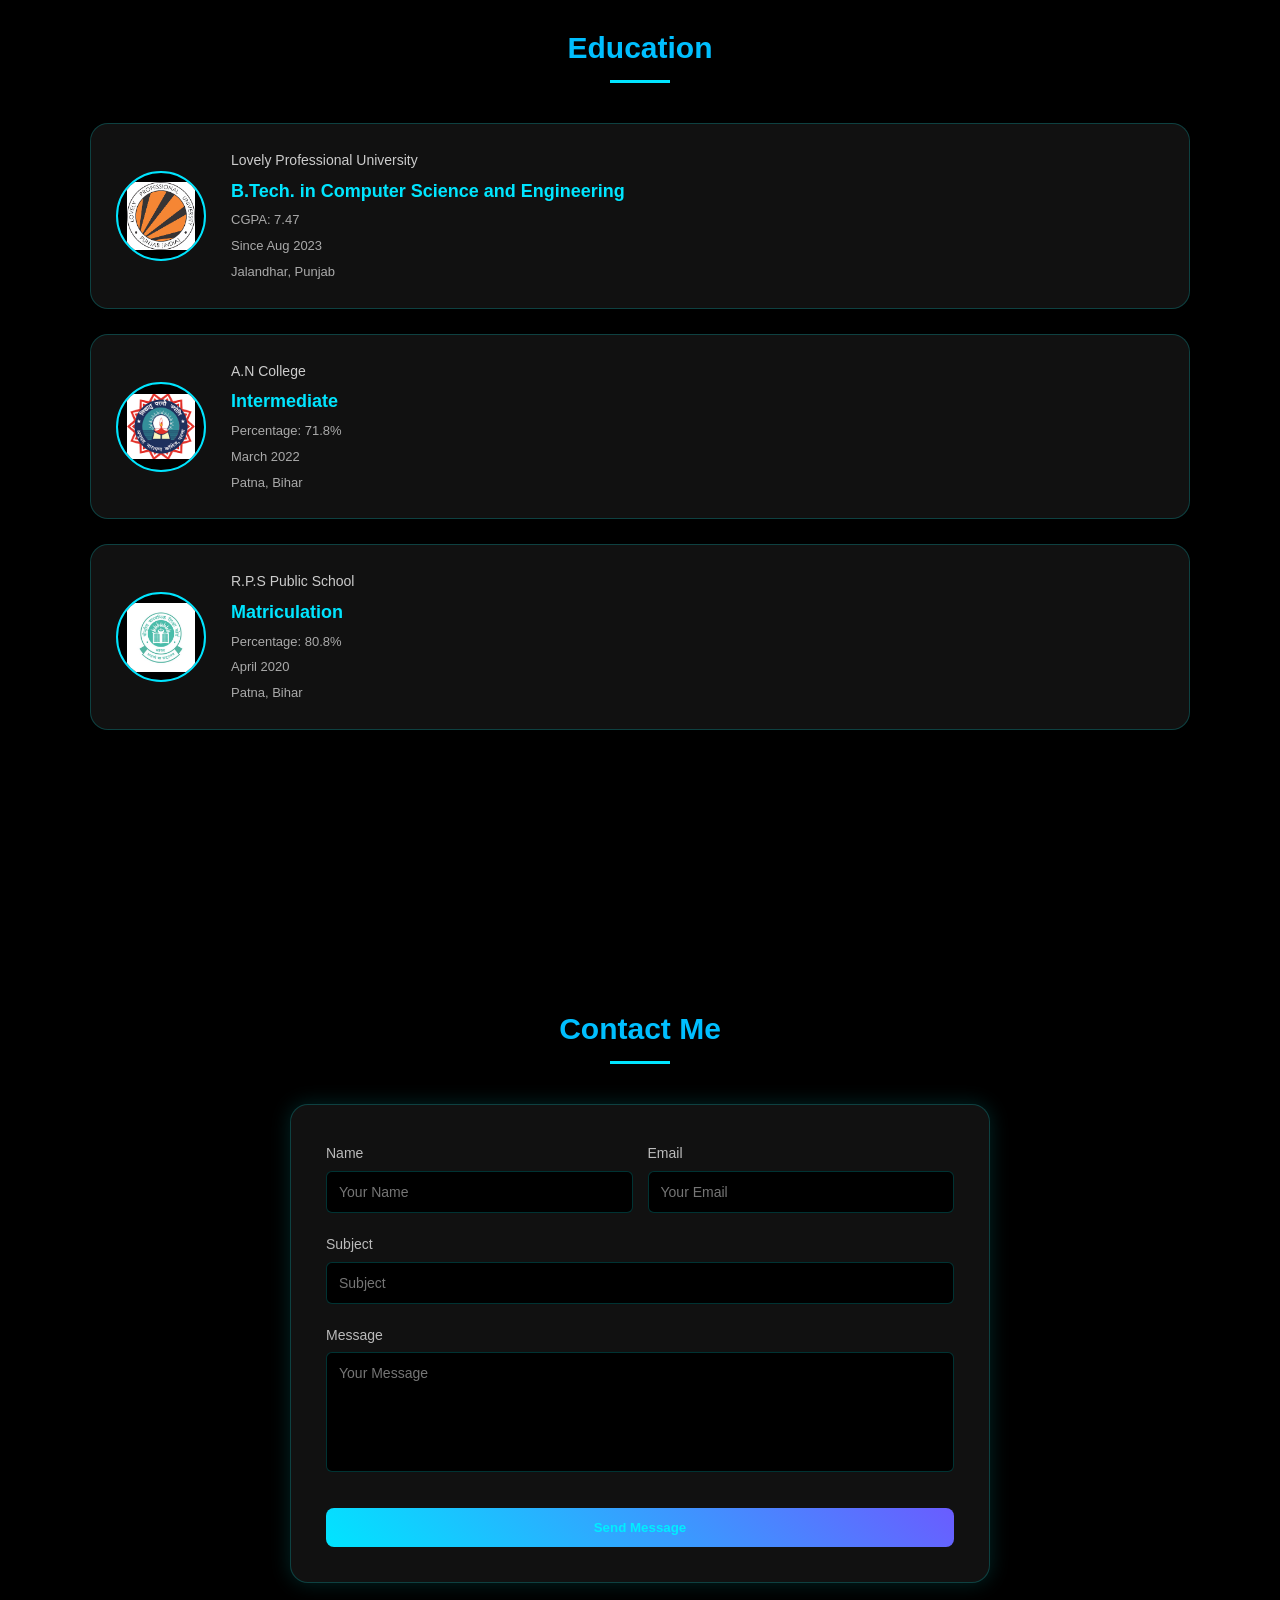
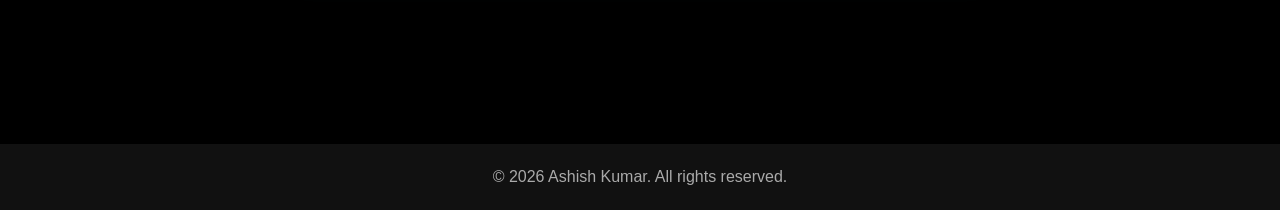
==== commit a7d876f3: "correcting the code" ====
--- a/index.html
+++ b/index.html
@@ -15,7 +15,7 @@
 
 <body>
     <header class="header">
-        <a href="index3.html" class="logo">Ashish Kumar</a>
+        <a href="index.html" class="logo">Ashish Kumar</a>
         <i class='bx bx-menu' id="menu-icon"></i>
         <nav class="navbar">
             <a href="#home" class="active">Home</a>
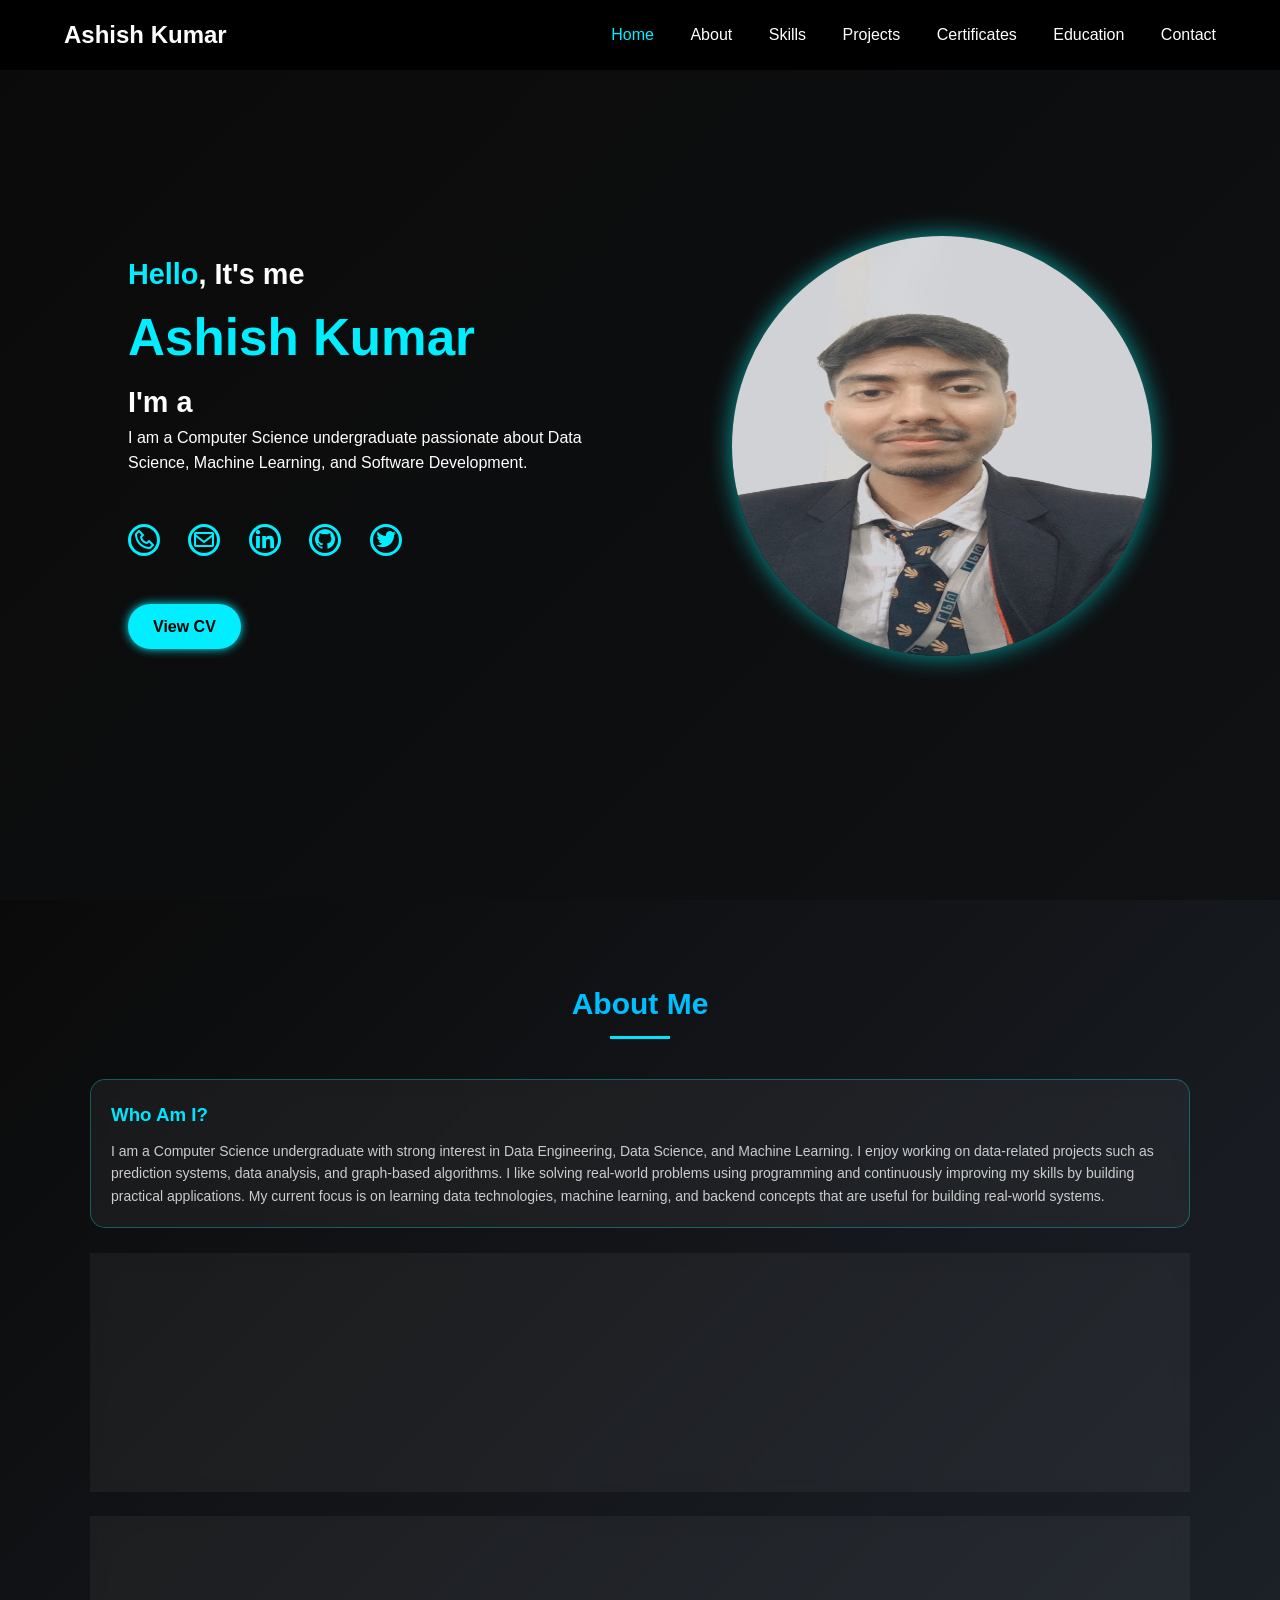
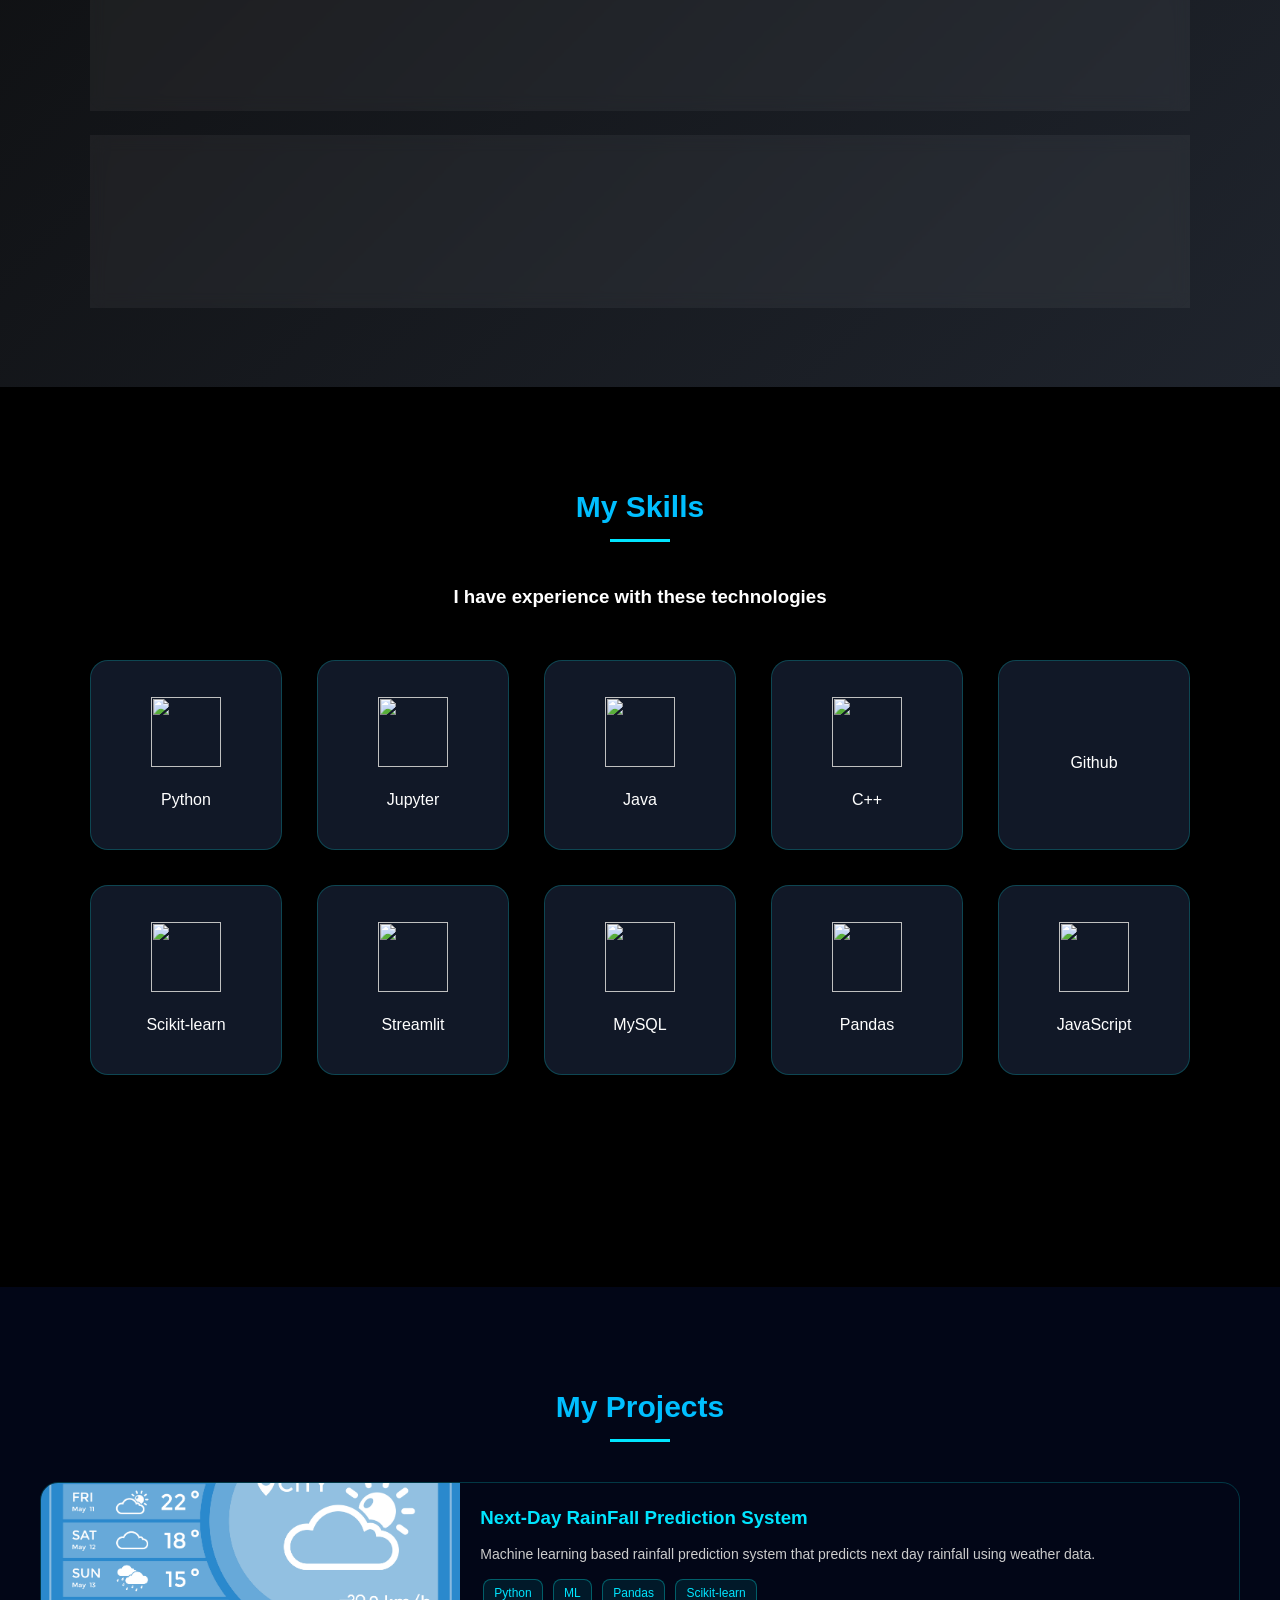
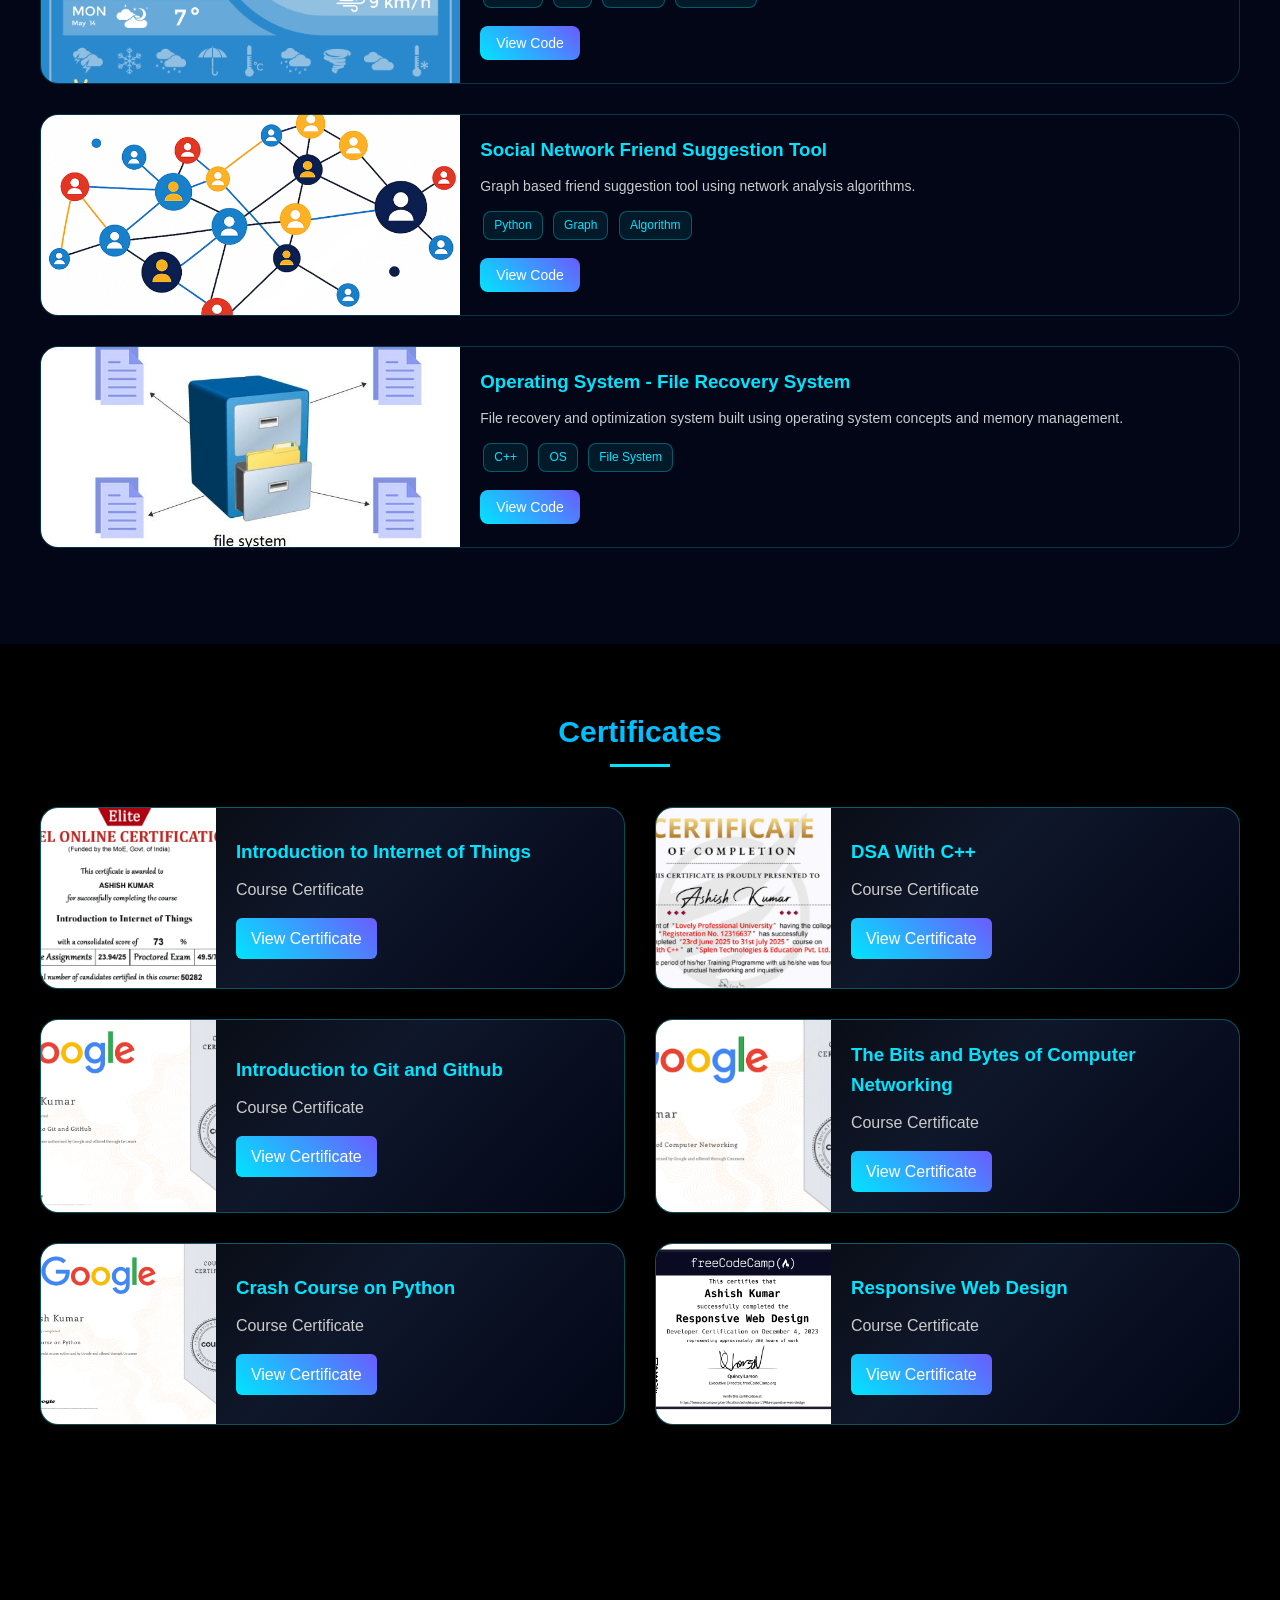
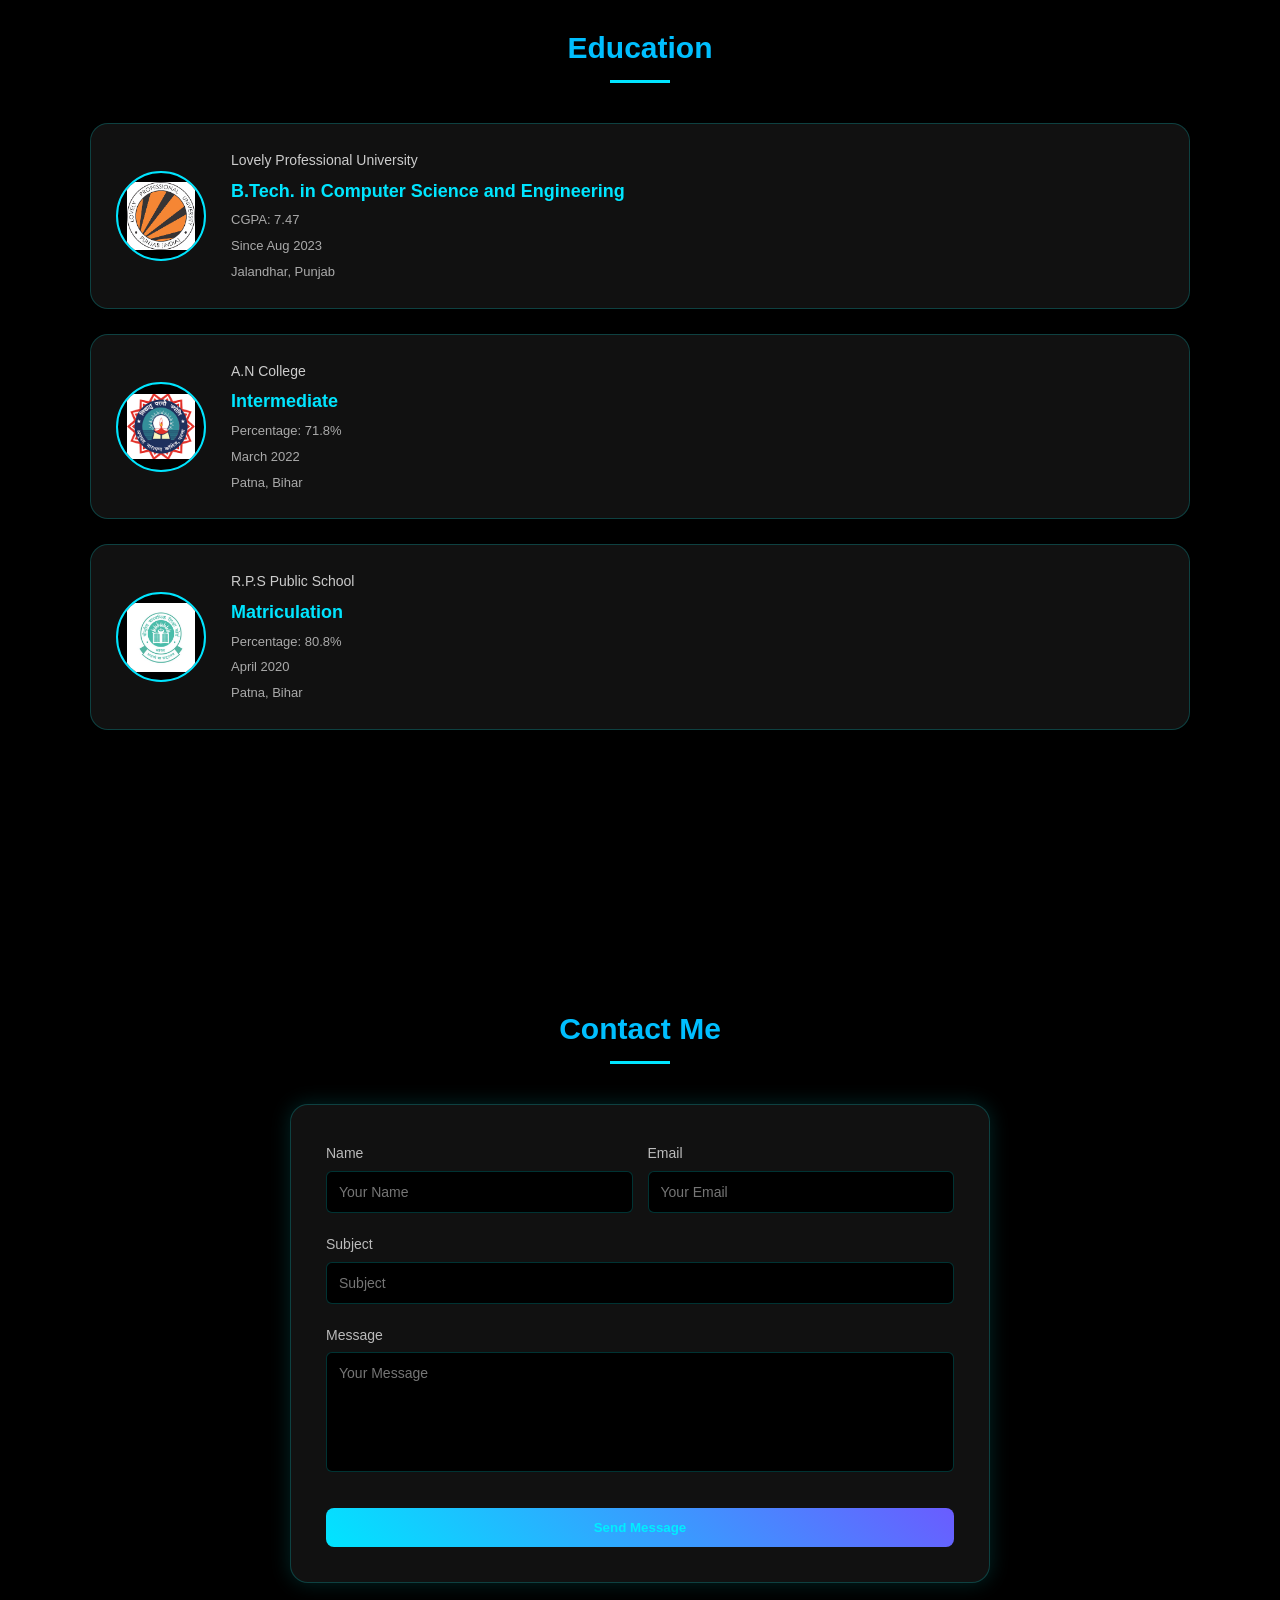
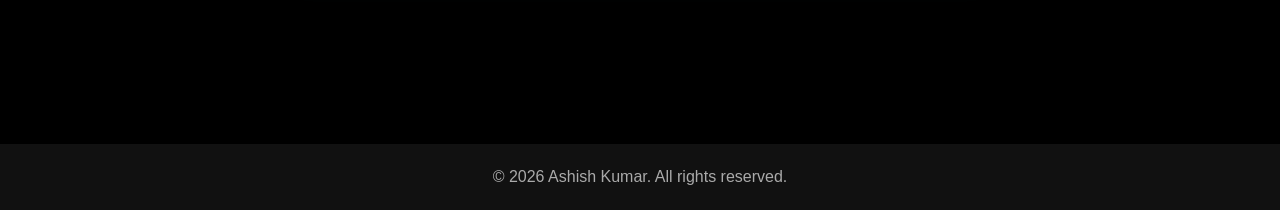
==== commit b482e3a6: "contact-details changes" ====
--- a/index.html
+++ b/index.html
@@ -39,8 +39,8 @@
             <p>I am a Computer Science undergraduate passionate about
                 Data Science, Machine Learning, and Software Development.</p>
             <div class="social-media">
-                <a href="https://www.facebook.com/profile.php?id=100021985234750"><i class='bx bxl-facebook'></i></a>
-                <a href="https://www.instagram.com/silent_ashish.05/"><i class='bx bxl-instagram'></i></a>
+                <a href="tel:+919473112005"><i class='bx bx-phone'></i></a>
+                <a href="mailto:meashishkrofficial@gmail.com"><i class='bx bx-envelope'></i></a>
                 <a href="https://www.linkedin.com/in/ashish05kumar"><i class='bx bxl-linkedin'></i></a>
                 <a href="https://github.com/Ashishkumar1198"><i class='bx bxl-github'></i></a>
                 <a href="https://x.com/kumar_ashi63582"><i class='bx bxl-twitter'></i></a>
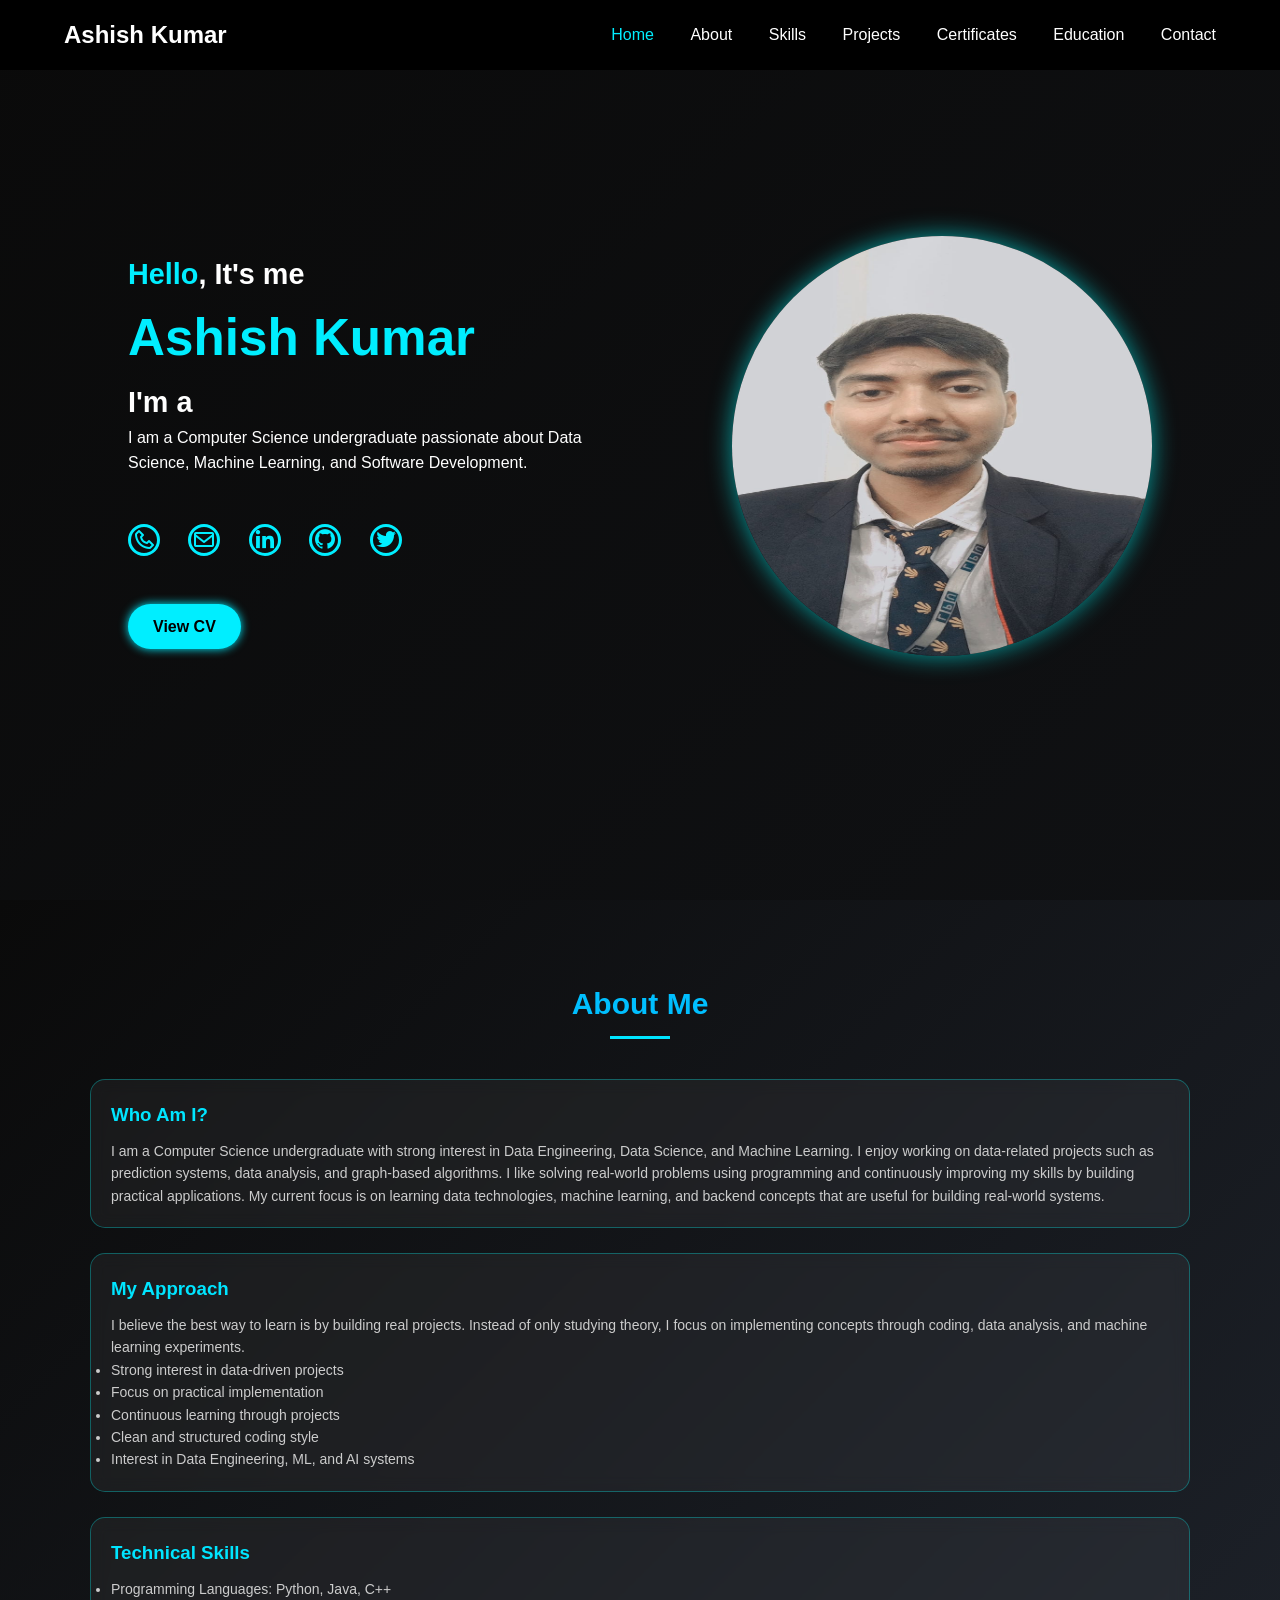
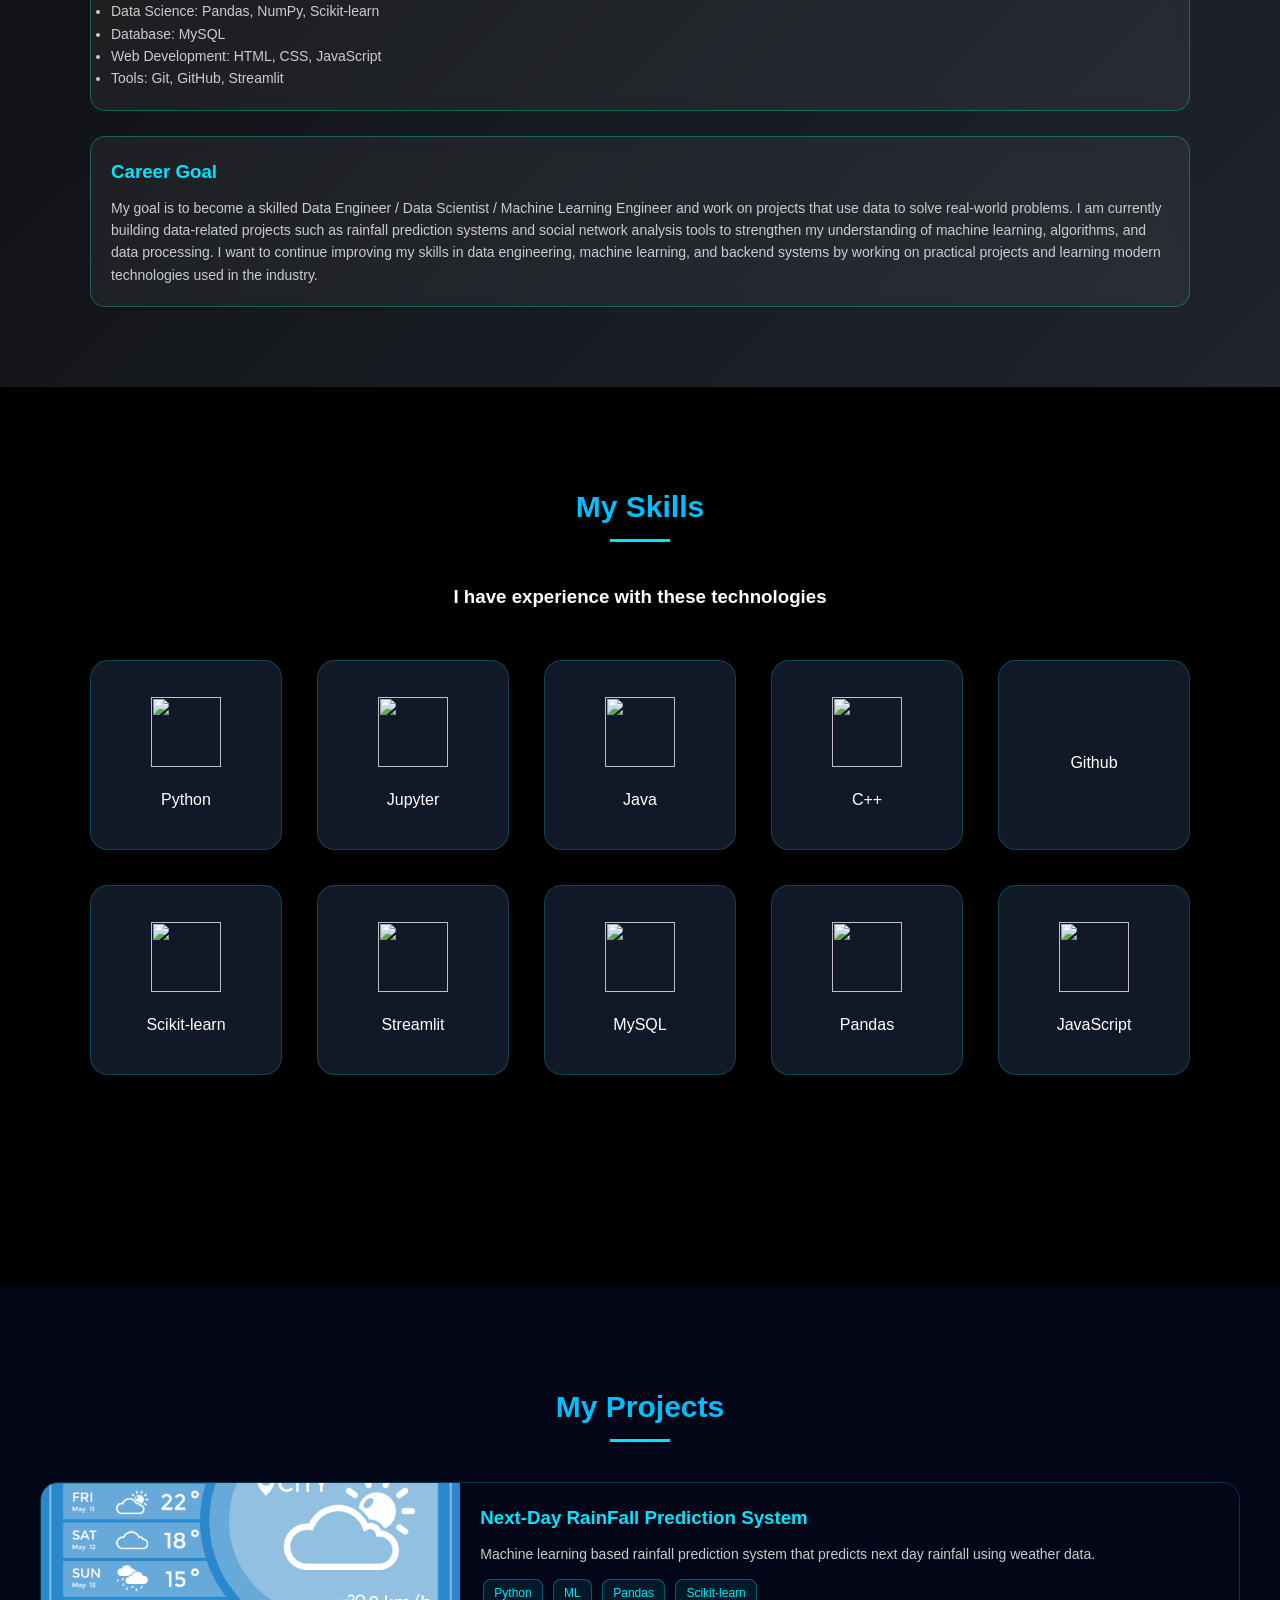
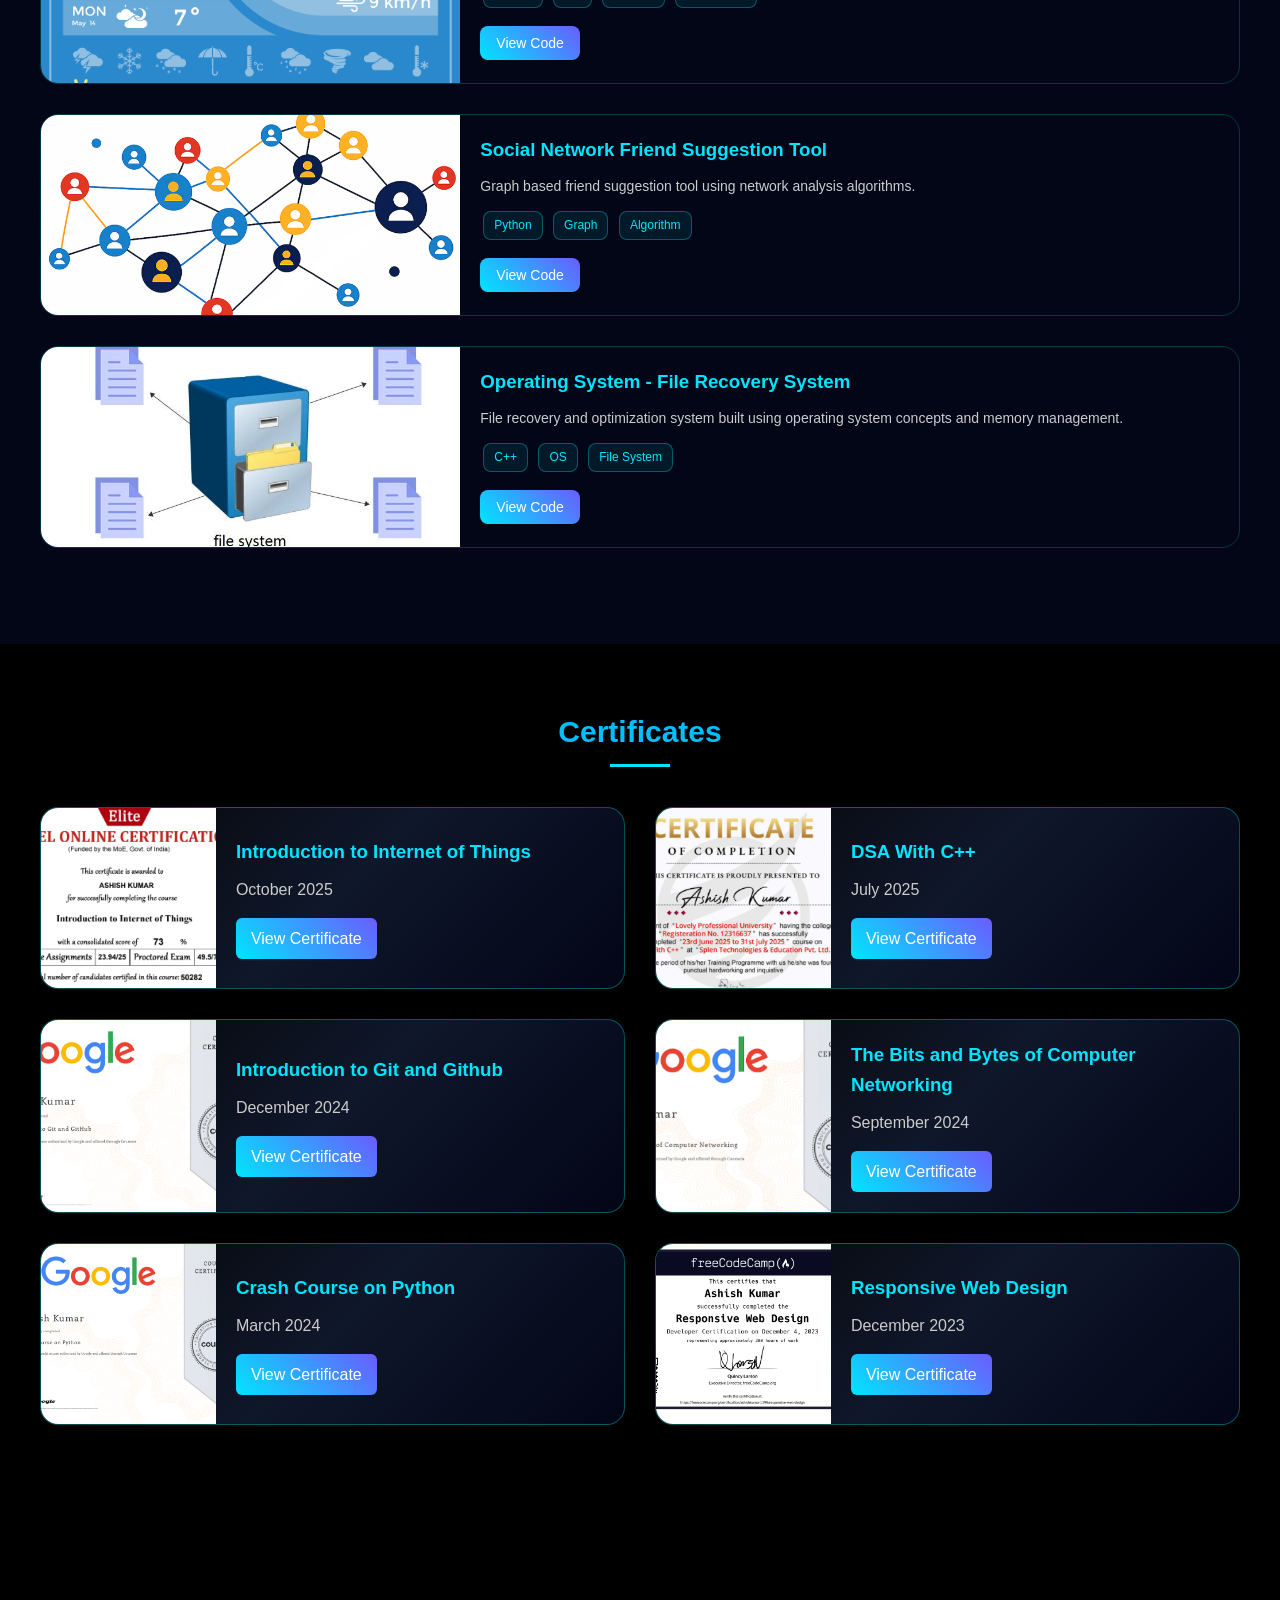
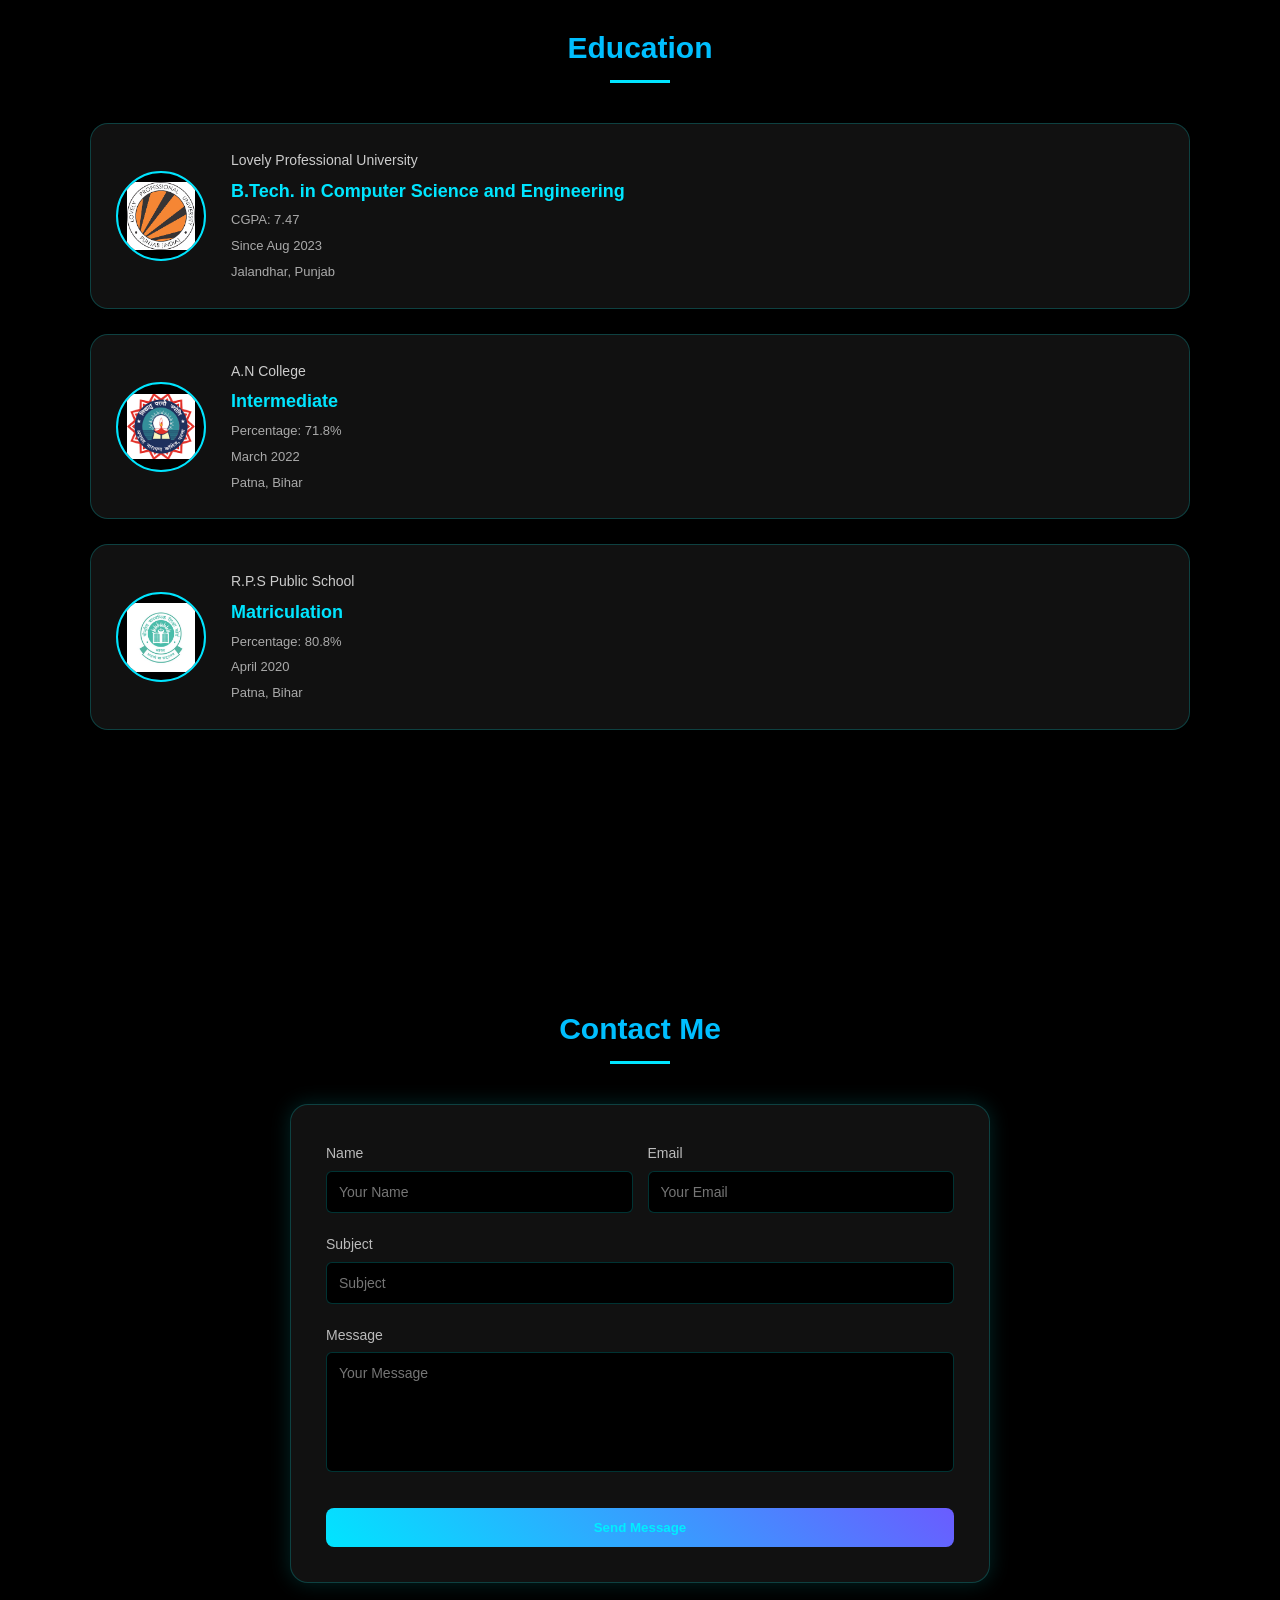
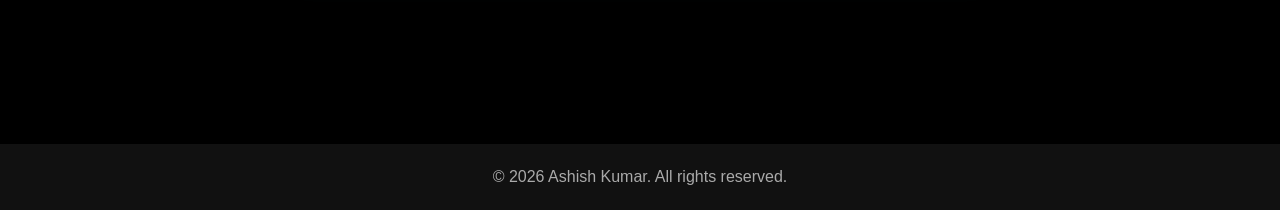
==== commit 882c4fe5: "changes in certificate" ====
--- a/index.html
+++ b/index.html
@@ -414,7 +414,30 @@
                     <div class="certificate-content">
                         <h3>Introduction to Internet of Things</h3>
 
-                        <p>Course Certificate</p>
+                        <p>October 2025</p>
+
+                        <a href="https://drive.google.com/file/d/1qbyqHAIEuo_UJmgX6s8bdWy6So2mslNJ/view?usp=sharing"
+                            target="_blank" class="certificate-link">
+
+                            View Certificate
+
+                        </a>
+                    </div>
+                </div>
+
+
+
+                <!-- Certificate 2 -->
+
+                <div class="certificate-card">
+
+                    <div class="certificate-image">
+                        <img src="assets/certs/dsa.png" alt="certificate">
+                    </div>
+                    <div class="certificate-content">
+                        <h3>DSA With C++</h3>
+
+                        <p>July 2025</p>
 
                         <a href="https://drive.google.com/file/d/11TbbeWEvbHYk8fWu7cZqJt-T_3MXa-Z2/view?usp=sharing"
                             target="_blank" class="certificate-link">
@@ -427,29 +450,6 @@
 
 
 
-                <!-- Certificate 2 -->
-
-                <div class="certificate-card">
-
-                    <div class="certificate-image">
-                        <img src="assets/certs/dsa.png" alt="certificate">
-                    </div>
-                    <div class="certificate-content">
-                        <h3>DSA With C++</h3>
-
-                        <p>Course Certificate</p>
-
-                        <a href="https://drive.google.com/file/d/1qbyqHAIEuo_UJmgX6s8bdWy6So2mslNJ/view?usp=sharing"
-                            target="_blank" class="certificate-link">
-
-                            View Certificate
-
-                        </a>
-                    </div>
-                </div>
-
-
-
                 <!-- Certificate 3 -->
 
                 <div class="certificate-card">
@@ -460,7 +460,7 @@
                     <div class="certificate-content">
                         <h3>Introduction to Git and Github</h3>
 
-                        <p>Course Certificate</p>
+                        <p>December 2024</p>
 
                         <a href="https://drive.google.com/file/d/12bTeZ7VjkJ2AaO08ErO5Rq3crrBRXDwT/view?usp=sharing"
                             target="_blank" class="certificate-link">
@@ -483,7 +483,7 @@
                     <div class="certificate-content">
                         <h3>The Bits and Bytes of Computer Networking</h3>
 
-                        <p>Course Certificate</p>
+                        <p>September 2024</p>
 
                         <a href="https://drive.google.com/file/d/1vt1Ri9Rt8Qx0ZGDQ32jXxe6Rf93N3sJZ/view?usp=sharing"
                             target="_blank" class="certificate-link">
@@ -506,7 +506,7 @@
                     <div class="certificate-content">
                         <h3>Crash Course on Python</h3>
 
-                        <p>Course Certificate</p>
+                        <p>March 2024</p>
 
                         <a href="https://drive.google.com/file/d/1GV-ad17QLTgNry0siq7fTyCu40yJKc_O/view?usp=sharing"
                             target="_blank" class="certificate-link">
@@ -529,7 +529,7 @@
                     <div class="certificate-content">
                         <h3>Responsive Web Design</h3>
 
-                        <p>Course Certificate</p>
+                        <p>December 2023</p>
 
                         <a href="https://drive.google.com/file/d/1ajCIJwofpfh8KRTWZ9u8kRpb8VbcF3cT/view?usp=sharing"
                             target="_blank" class="certificate-link">
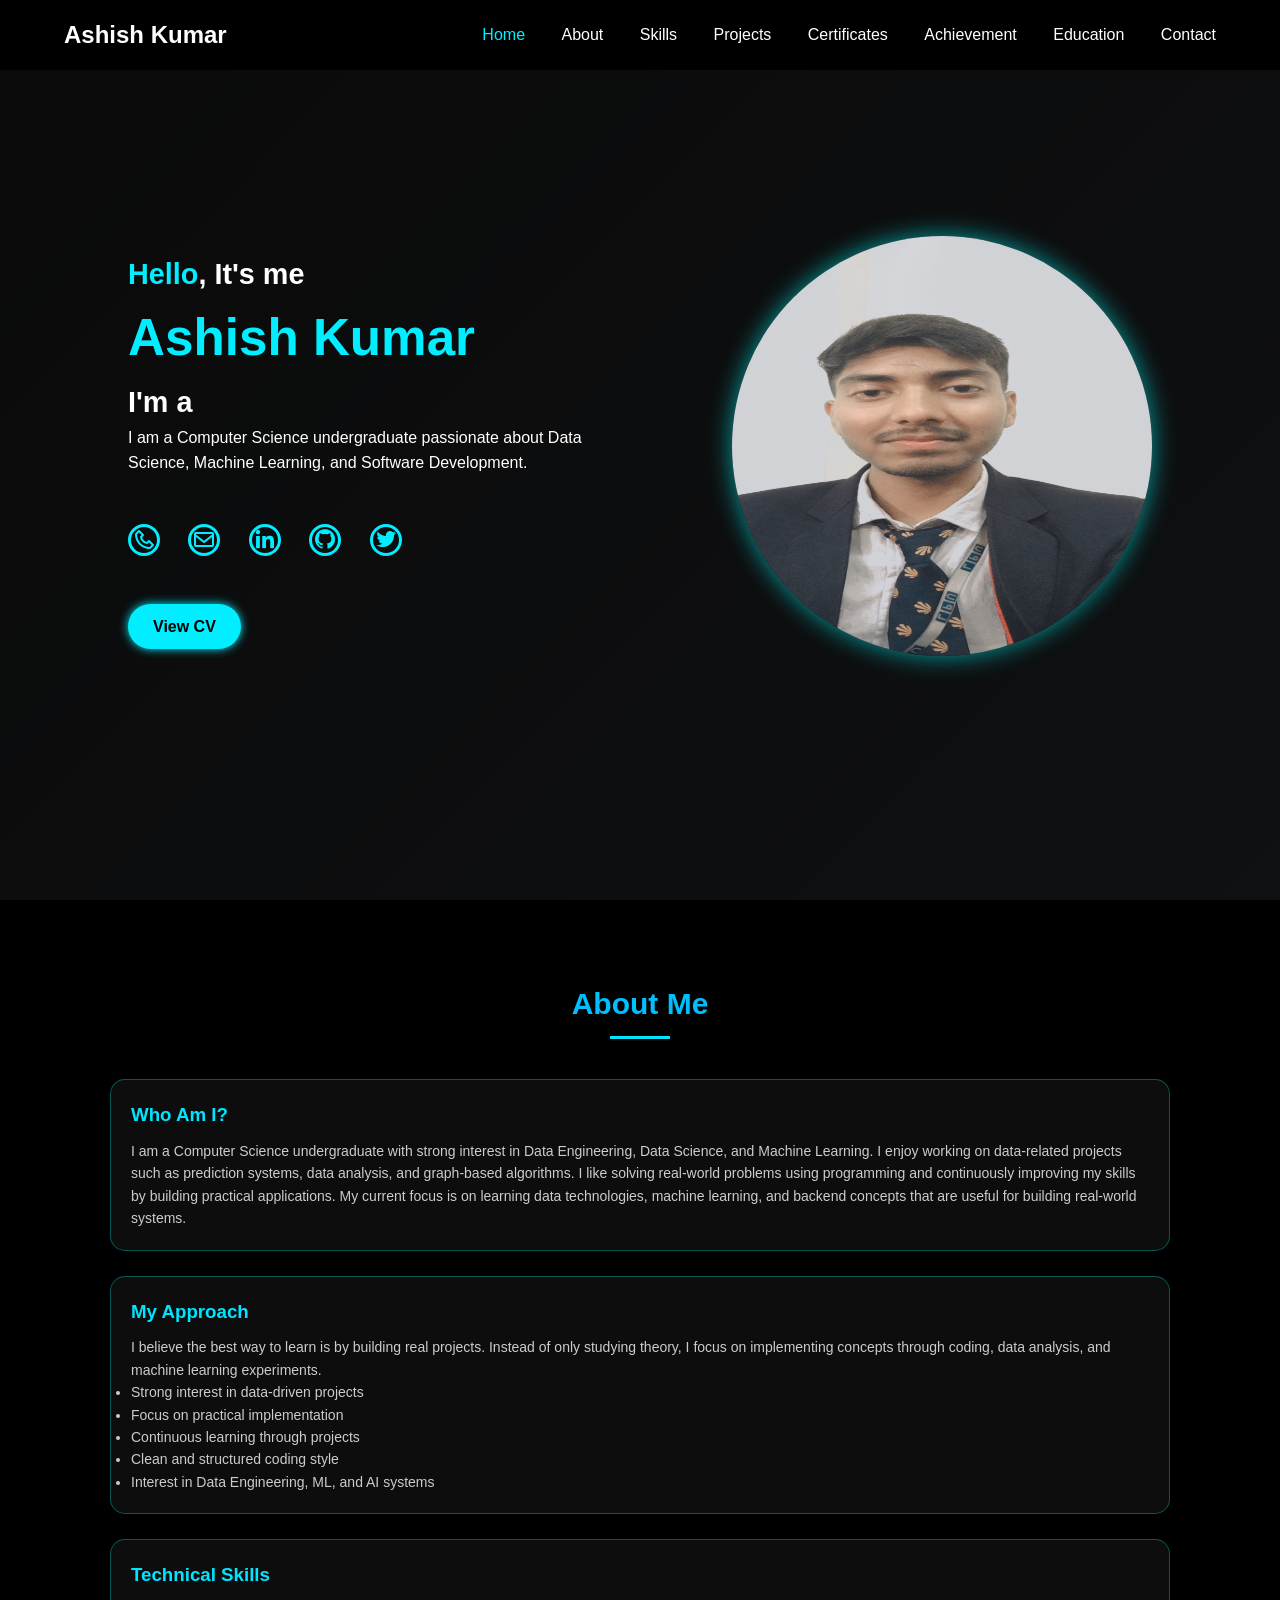
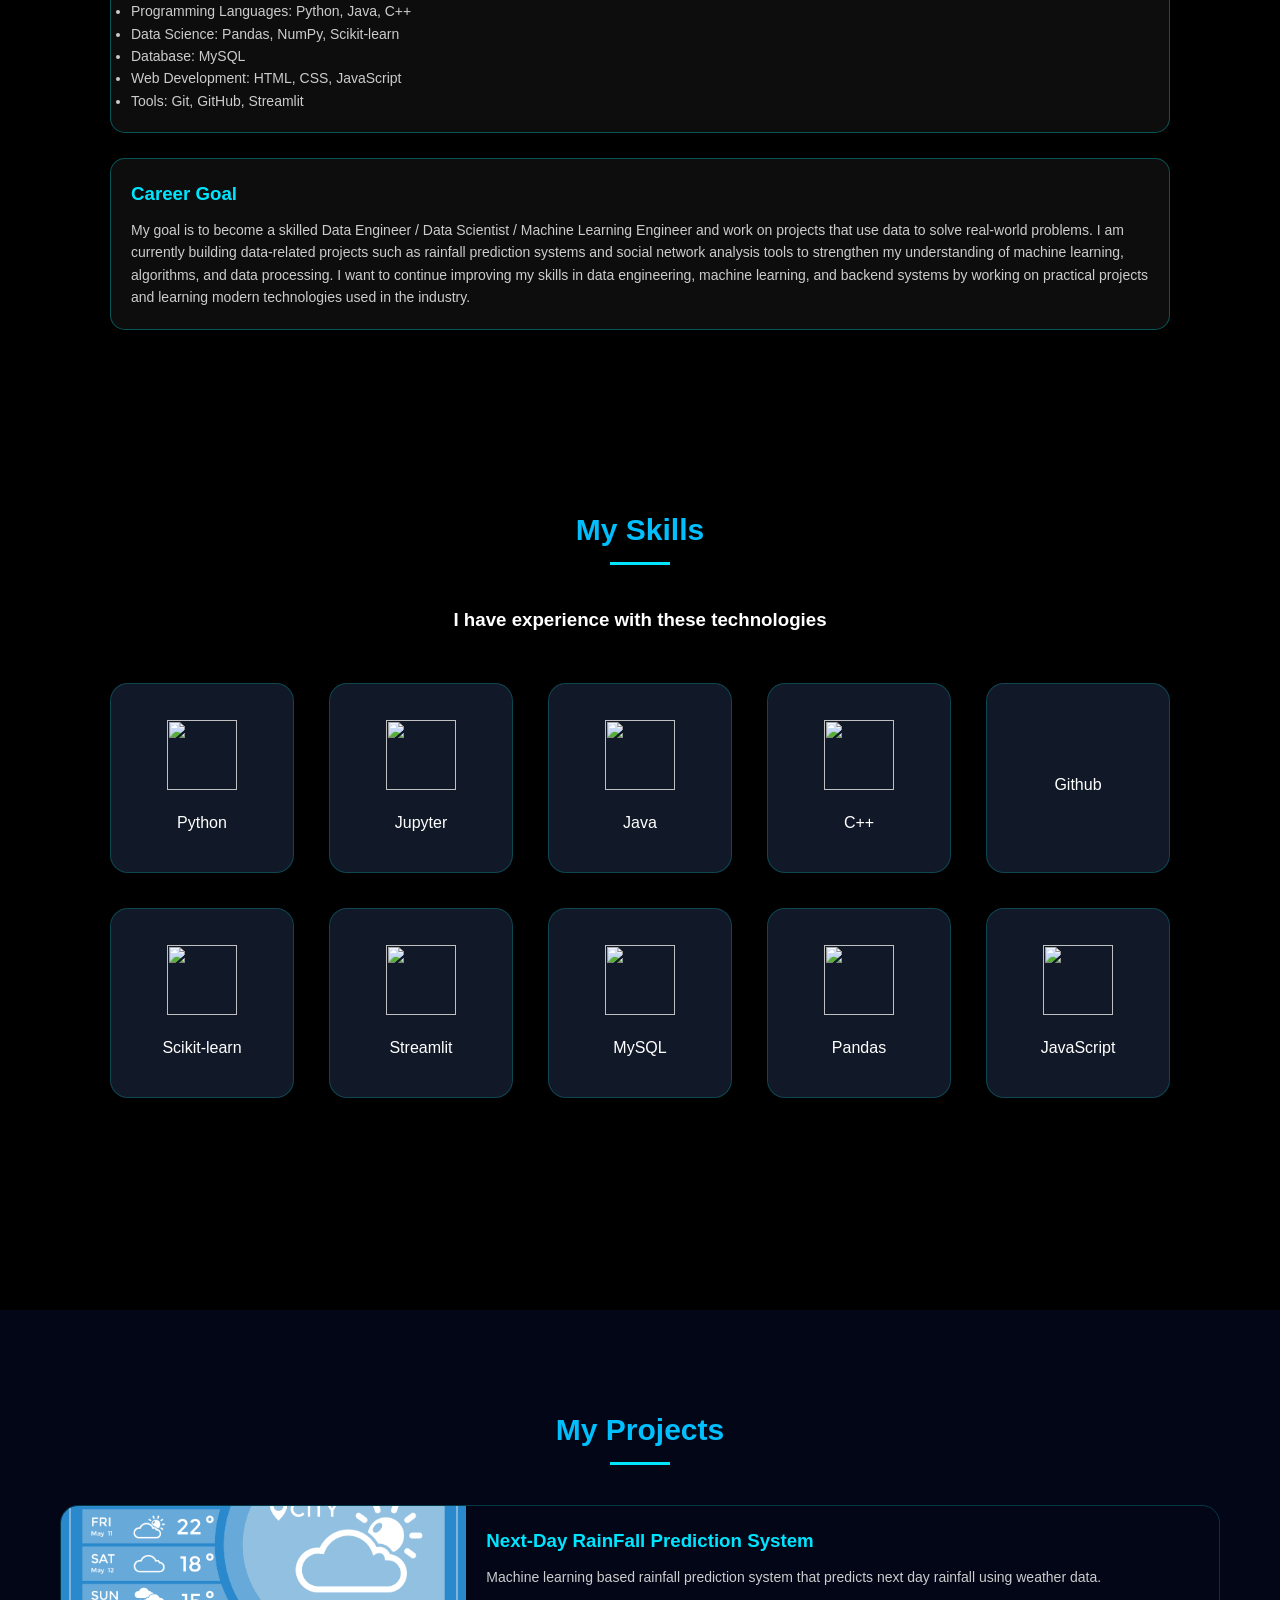
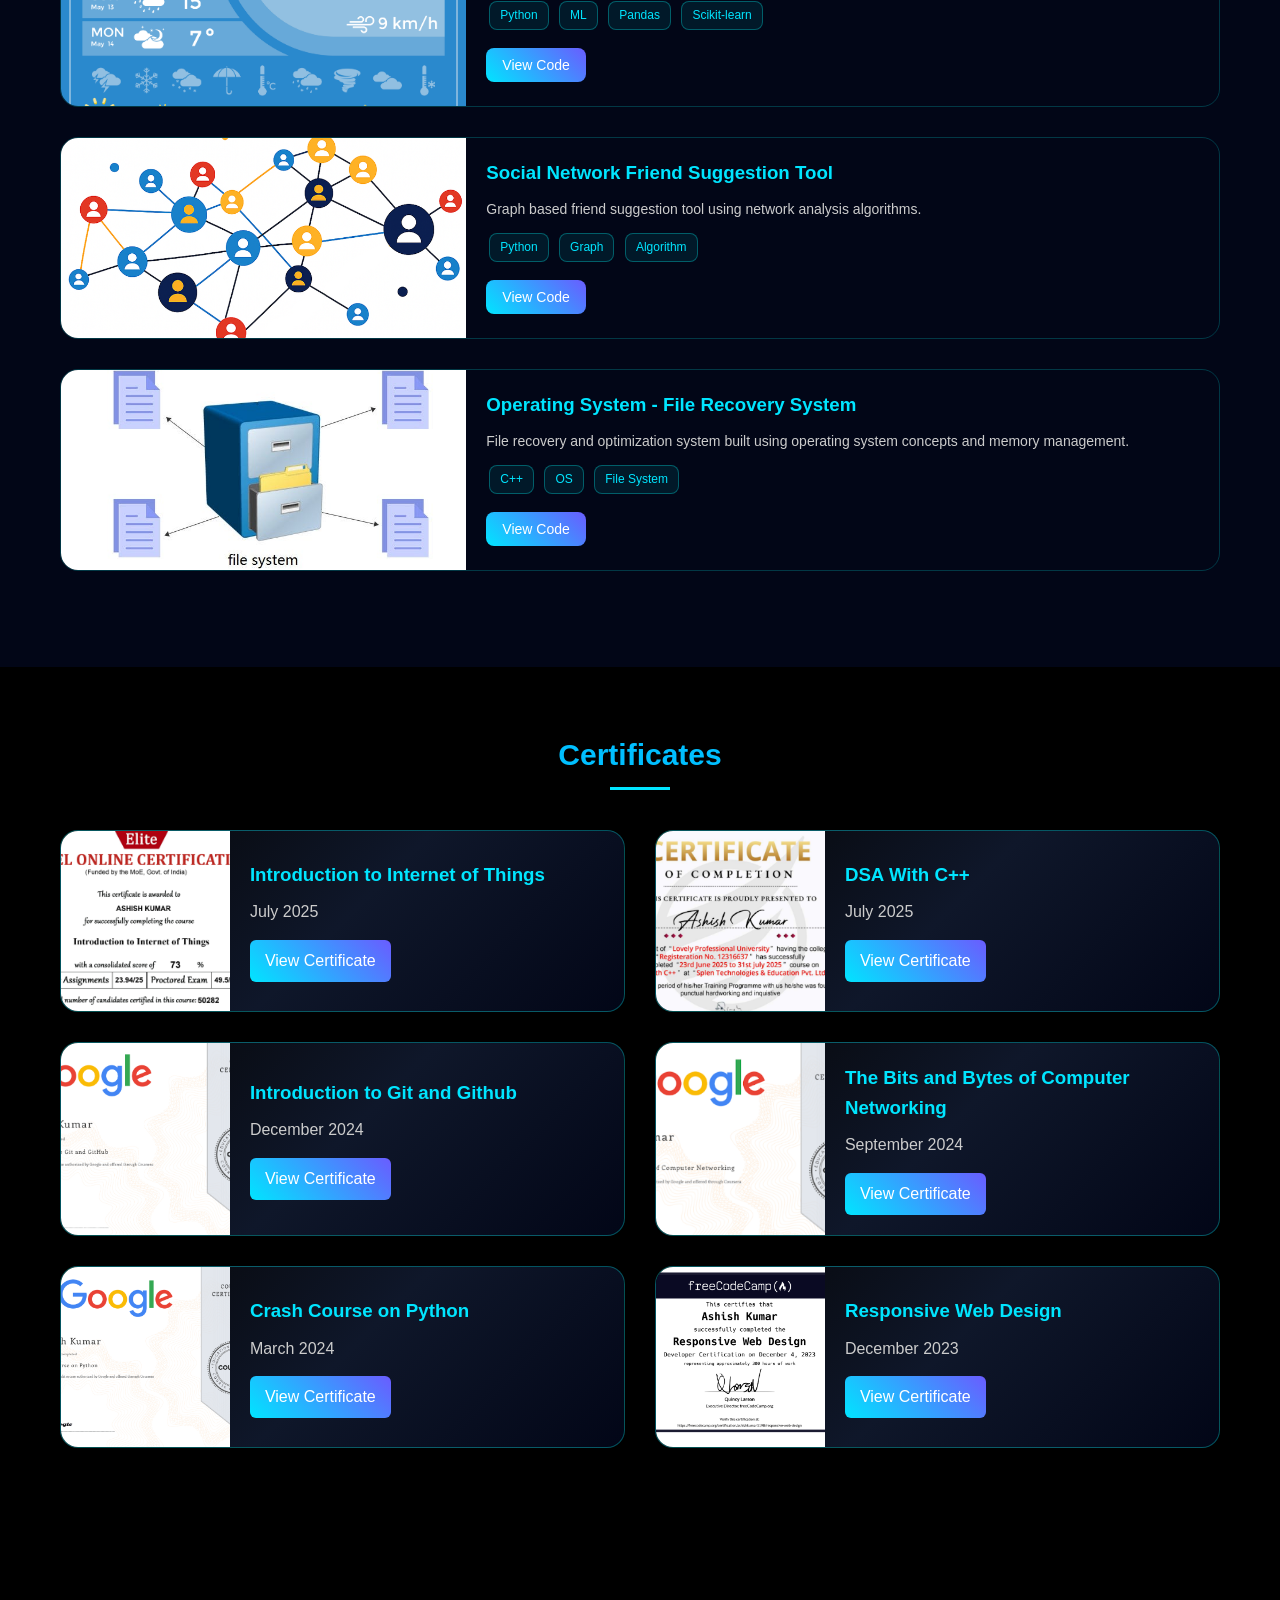
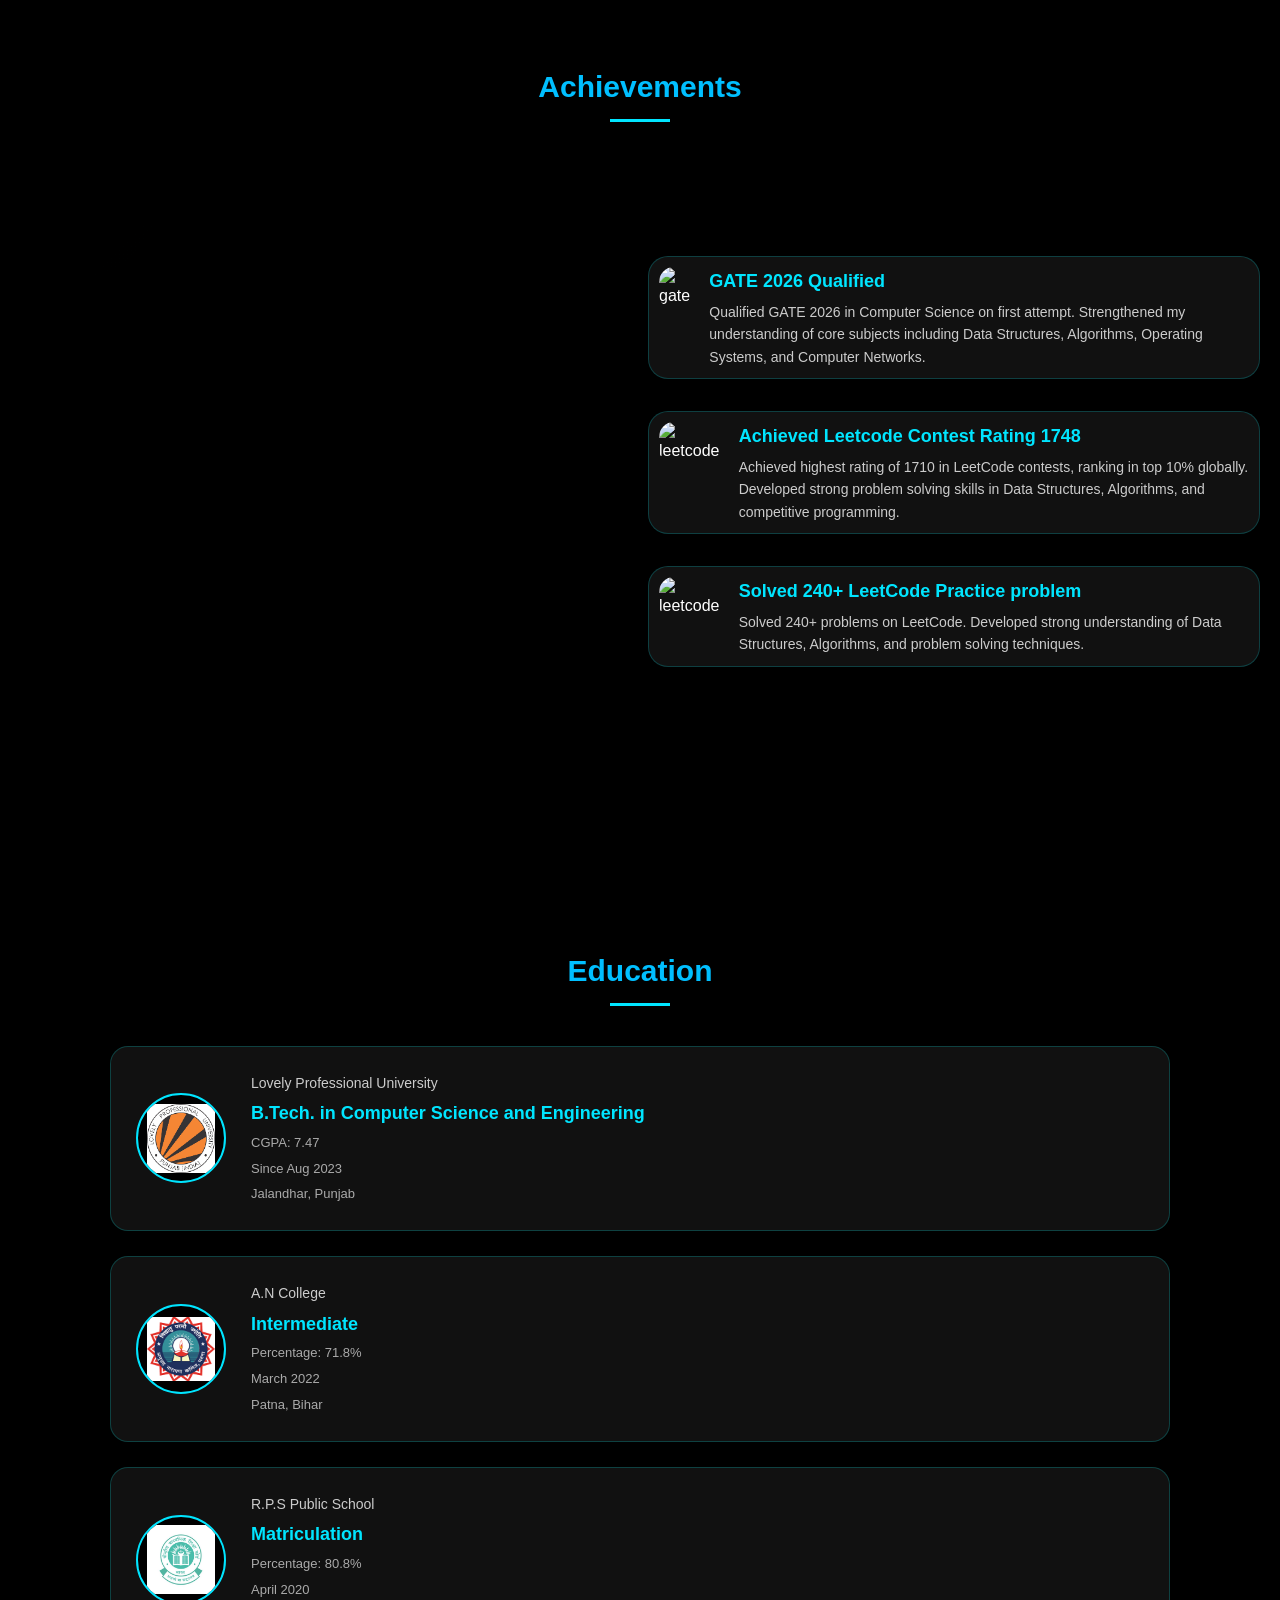
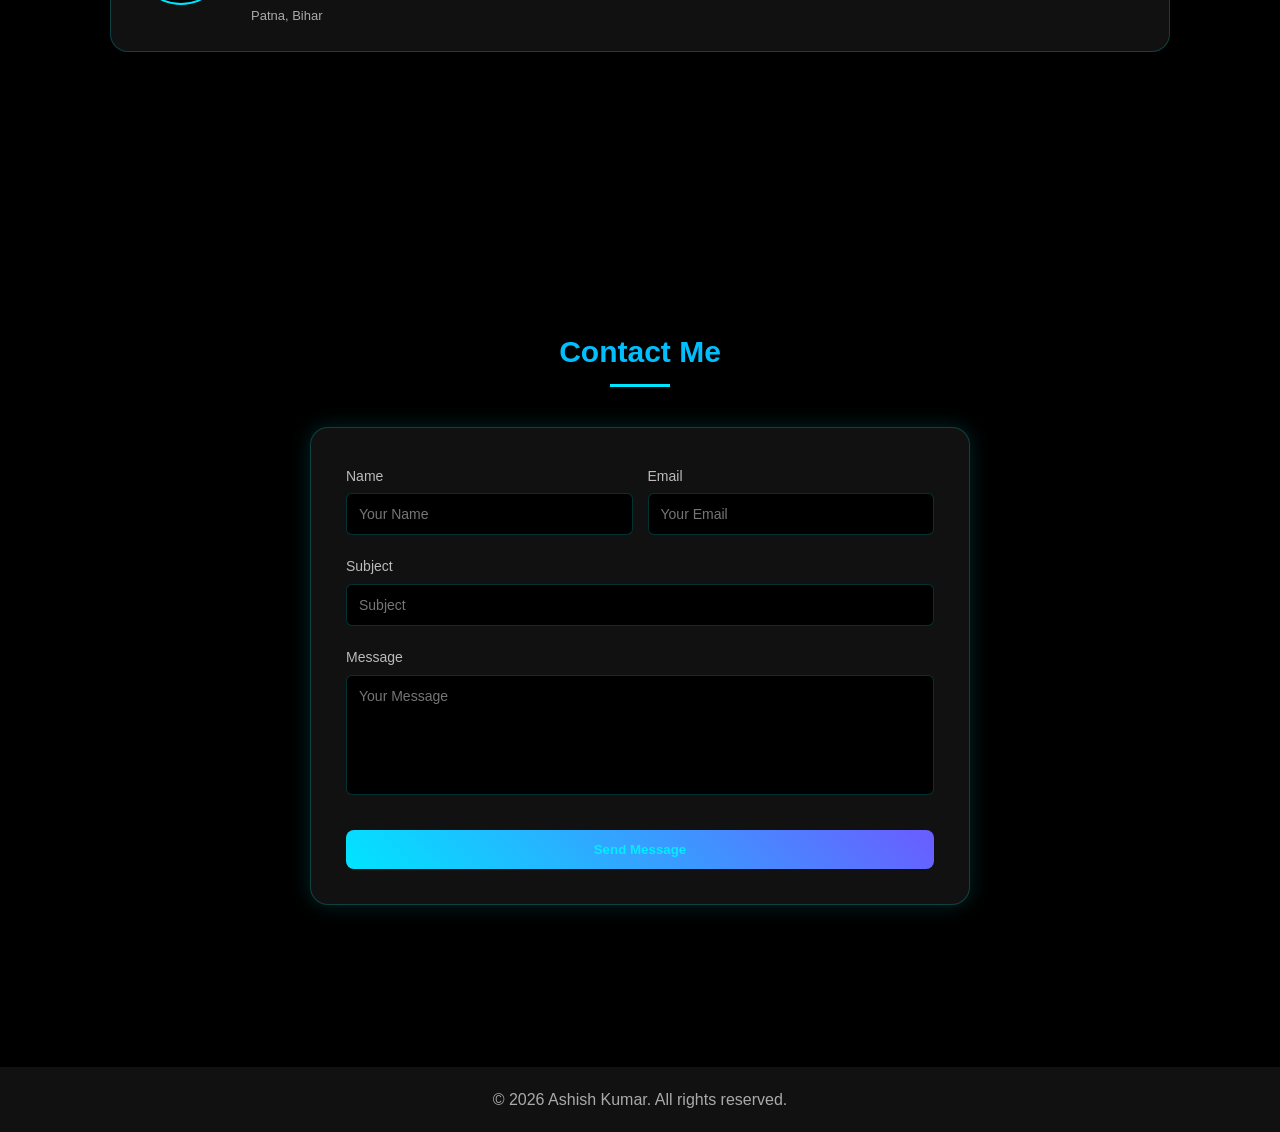
==== commit 88429c9d: "Update print statement from 'Hello' to 'Goodbye'" ====
--- a/index.html
+++ b/index.html
@@ -23,6 +23,7 @@
             <a href="#skills">Skills</a>
             <a href="#projects">Projects</a>
             <a href="#certificates">Certificates</a>
+            <a href="#achievement">Achievement</a>
             <a href="#education">Education</a>
             <a href="#contact">Contact</a>
         </nav>
@@ -39,8 +40,14 @@
             <p>I am a Computer Science undergraduate passionate about
                 Data Science, Machine Learning, and Software Development.</p>
             <div class="social-media">
-                <a href="tel:+919473112005"><i class='bx bx-phone'></i></a>
-                <a href="mailto:meashishkrofficial@gmail.com"><i class='bx bx-envelope'></i></a>
+                <a href="tel:+919473112005">
+                    <i class='bx bx-phone'></i>
+                </a>
+
+                <!-- Email -->
+                <a href="mailto:meashishkrofficial@gmail.com">
+                    <i class='bx bx-envelope'></i>
+                </a>
                 <a href="https://www.linkedin.com/in/ashish05kumar"><i class='bx bxl-linkedin'></i></a>
                 <a href="https://github.com/Ashishkumar1198"><i class='bx bxl-github'></i></a>
                 <a href="https://x.com/kumar_ashi63582"><i class='bx bxl-twitter'></i></a>
@@ -393,6 +400,7 @@
 
     </section>
 
+
     <!-- certificate section -->
 
     <section id="certificates" class="certificates">
@@ -413,10 +421,10 @@
                     </div>
                     <div class="certificate-content">
                         <h3>Introduction to Internet of Things</h3>
-
-                        <p>October 2025</p>
-
-                        <a href="https://drive.google.com/file/d/1qbyqHAIEuo_UJmgX6s8bdWy6So2mslNJ/view?usp=sharing"
+                        <p>July 2025</p>
+
+
+                        <a href="https://drive.google.com/file/d/1qbyqHAIEuo_UJmgX6s8bdWy6So2mslNJ/view?usp=drive_link"
                             target="_blank" class="certificate-link">
 
                             View Certificate
@@ -439,7 +447,7 @@
 
                         <p>July 2025</p>
 
-                        <a href="https://drive.google.com/file/d/11TbbeWEvbHYk8fWu7cZqJt-T_3MXa-Z2/view?usp=sharing"
+                        <a href="https://drive.google.com/file/d/11TbbeWEvbHYk8fWu7cZqJt-T_3MXa-Z2/view?usp=drive_link"
                             target="_blank" class="certificate-link">
 
                             View Certificate
@@ -546,6 +554,123 @@
         </div>
 
     </section>
+
+    <!-- Achievement section -->
+    <section class="achievement" id="achievement">
+
+        <div class="container">
+
+            <h2 class="section-title">Achievements</h2>
+
+
+            <div class="achievement-wrapper">
+
+
+                <!-- LEFT SIDE IMAGE -->
+
+                <div class="achievement-left">
+
+                    <img src="assets/achievement/portf.jpg" alt="trophy">
+
+                </div>
+
+
+
+                <!-- RIGHT SIDE CARDS -->
+
+                <div class="achievement-grid">
+
+
+                    <!-- Achievement 1 -->
+
+                    <div class="achievement-card">
+
+                        <div class="achievement-images">
+
+                            <img src="assets/achievement/gate.png" alt="gate">
+
+                        </div>
+
+                        <div class="achievement-content">
+
+                            <h3>GATE 2026 Qualified</h3>
+
+                            <p>
+                                Qualified GATE 2026 in Computer Science on first attempt.
+                                Strengthened my understanding of core subjects including
+                                Data Structures, Algorithms, Operating Systems,
+                                and Computer Networks.
+                            </p>
+
+                        </div>
+
+                    </div>
+
+
+
+                    <!-- Achievement 2 -->
+
+                    <div class="achievement-card">
+
+                        <div class="achievement-images">
+
+                            <img src="assets/achievement/leetcode.png" alt="leetcode">
+
+                        </div>
+
+                        <div class="achievement-content">
+
+                            <h3>Achieved Leetcode Contest Rating 1748 </h3>
+
+                            <p>
+                                Achieved highest rating of 1710 in LeetCode contests,
+                                ranking in top 10% globally.
+                                Developed strong problem solving skills in
+                                Data Structures, Algorithms, and competitive programming.
+                            </p>
+
+                        </div>
+
+                    </div>
+
+
+
+                    <!-- Achievement 3 -->
+
+                    <div class="achievement-card">
+
+                        <div class="achievement-images">
+
+                            <img src="assets/achievement/leetcode.png" alt="leetcode">
+
+                        </div>
+
+                        <div class="achievement-content">
+
+                            <h3>Solved 240+ LeetCode Practice problem</h3>
+
+                            <p>
+                                Solved 240+ problems on LeetCode.
+                                Developed strong understanding of
+                                Data Structures, Algorithms,
+                                and problem solving techniques.
+                            </p>
+
+                        </div>
+
+                    </div>
+
+
+
+                </div>
+
+
+            </div>
+
+        </div>
+
+    </section>
+
 
 
     <!-- education section -->
@@ -631,7 +756,7 @@
                             <textarea id="message" name="message" required placeholder="Your Message"></textarea>
                         </label>
                     </div>
-                    
+
                     <button type="submit" class="submit-btn">
                         <span>Send Message</span>
                     </button>
